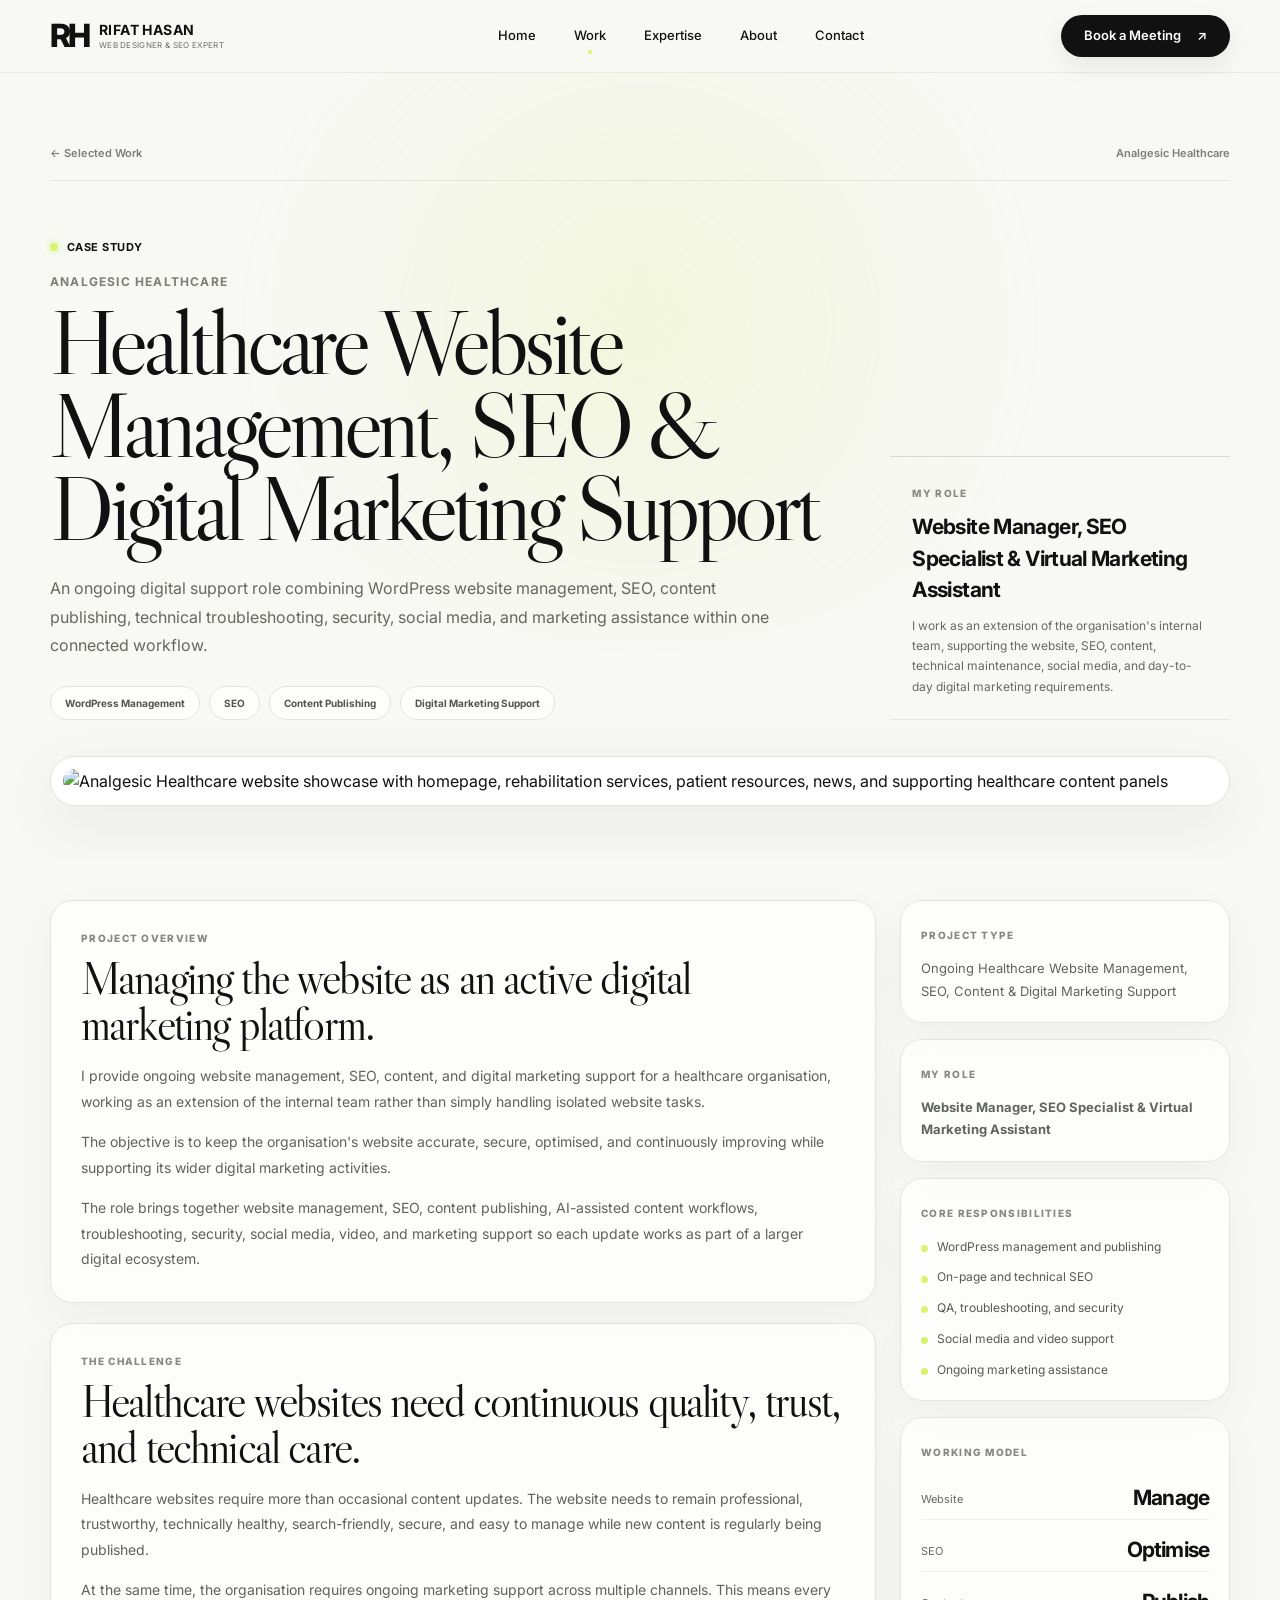
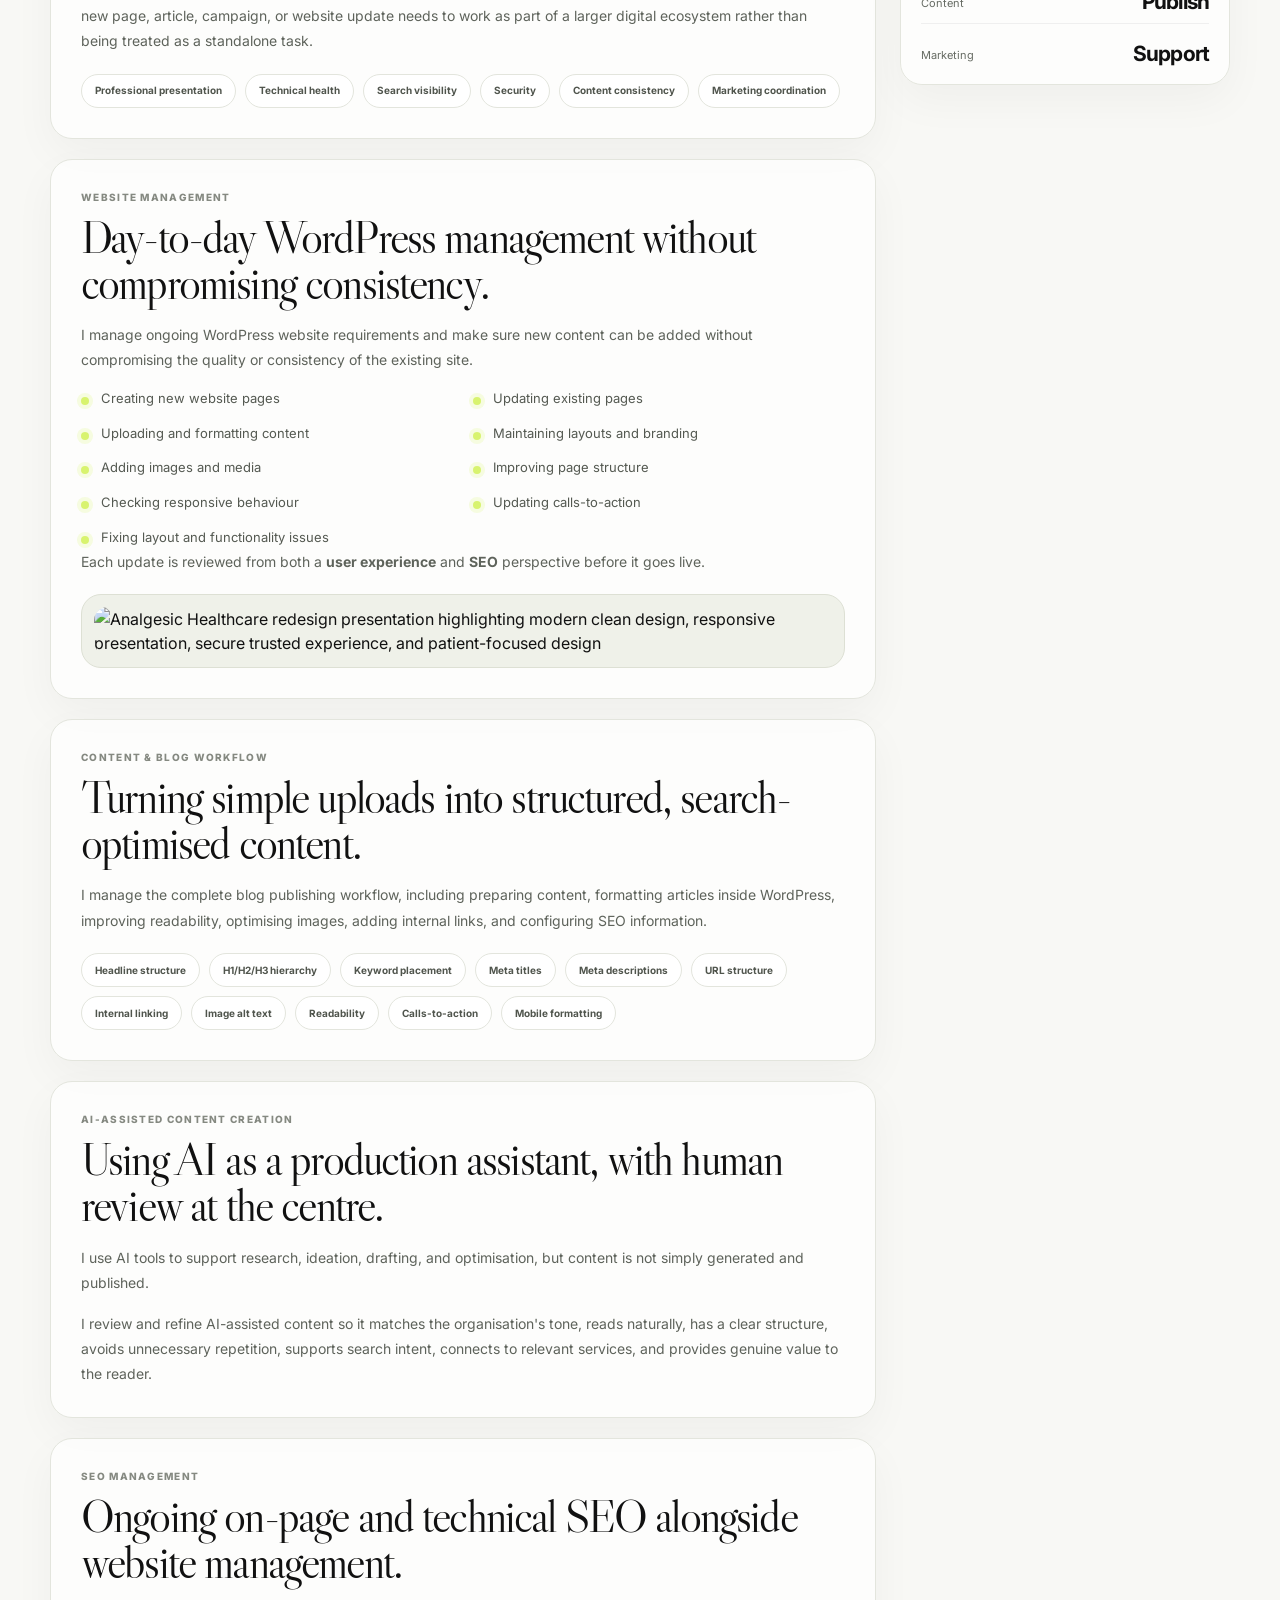
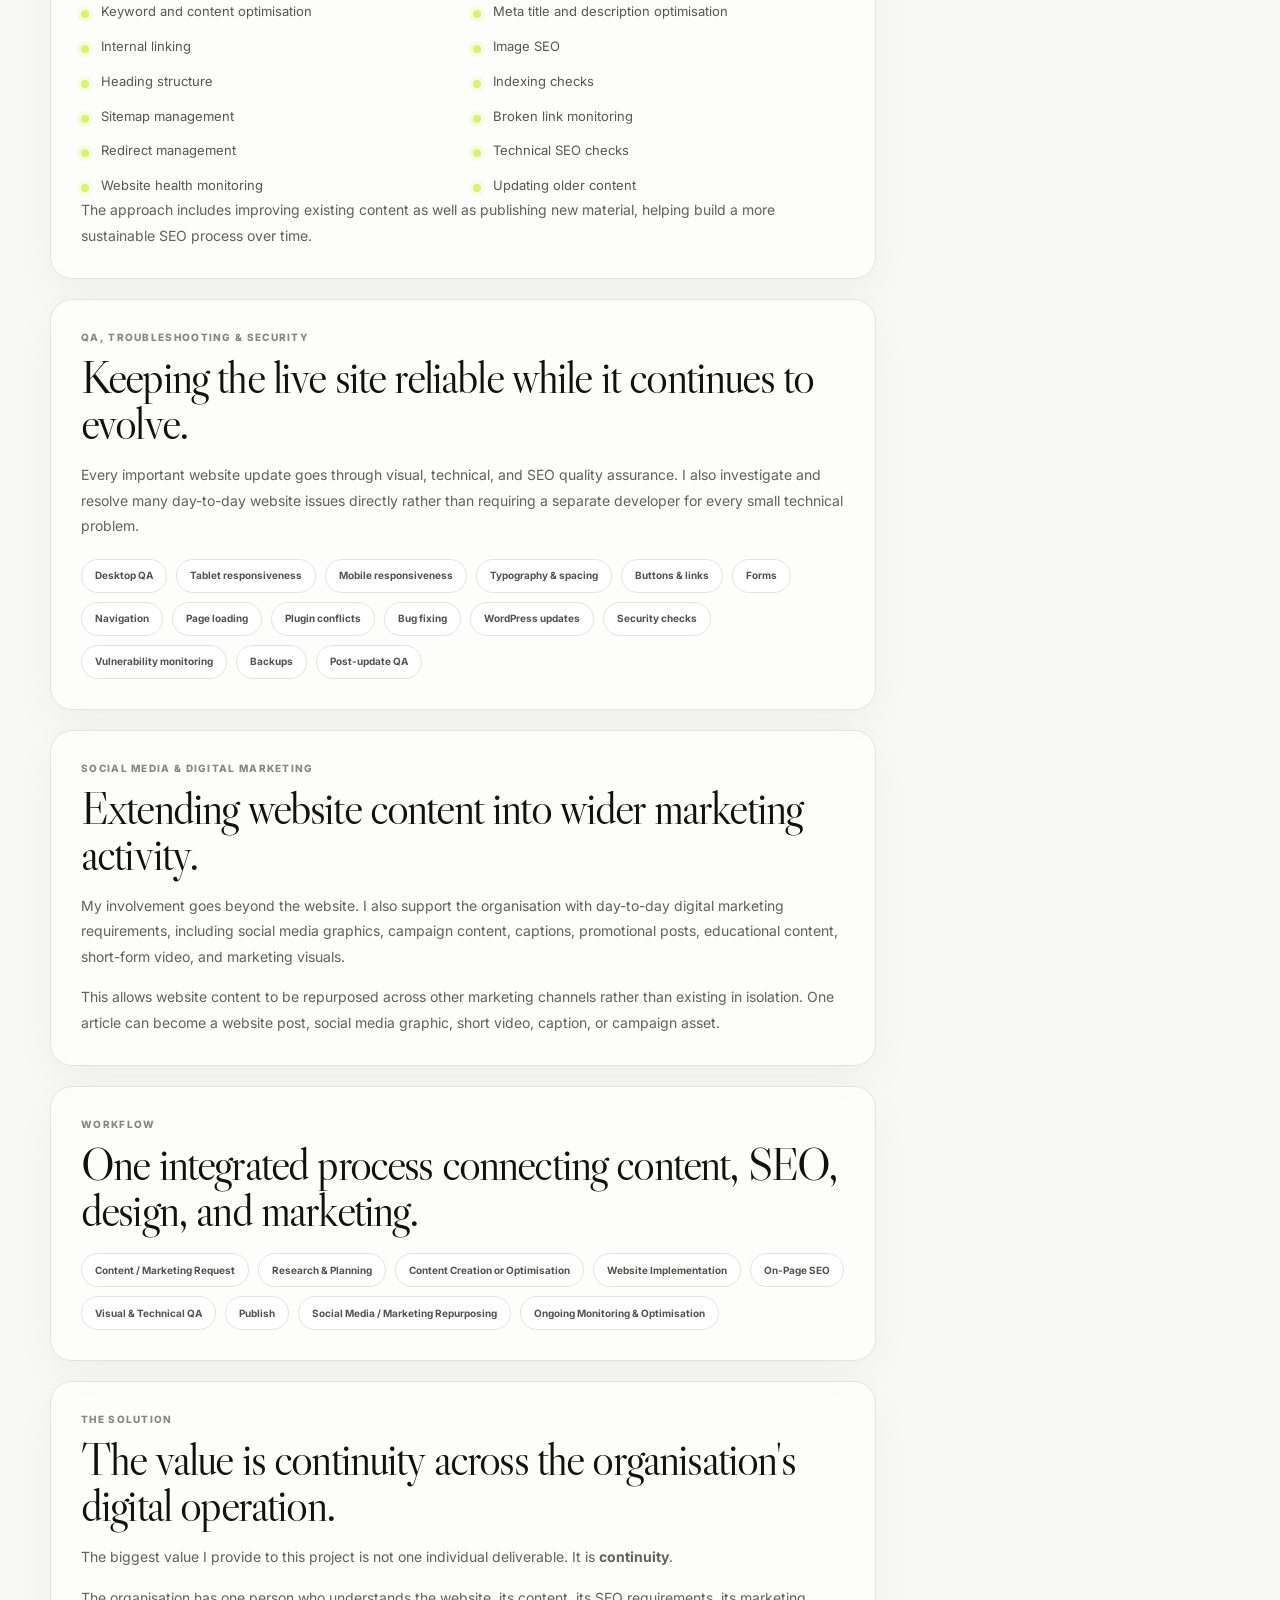
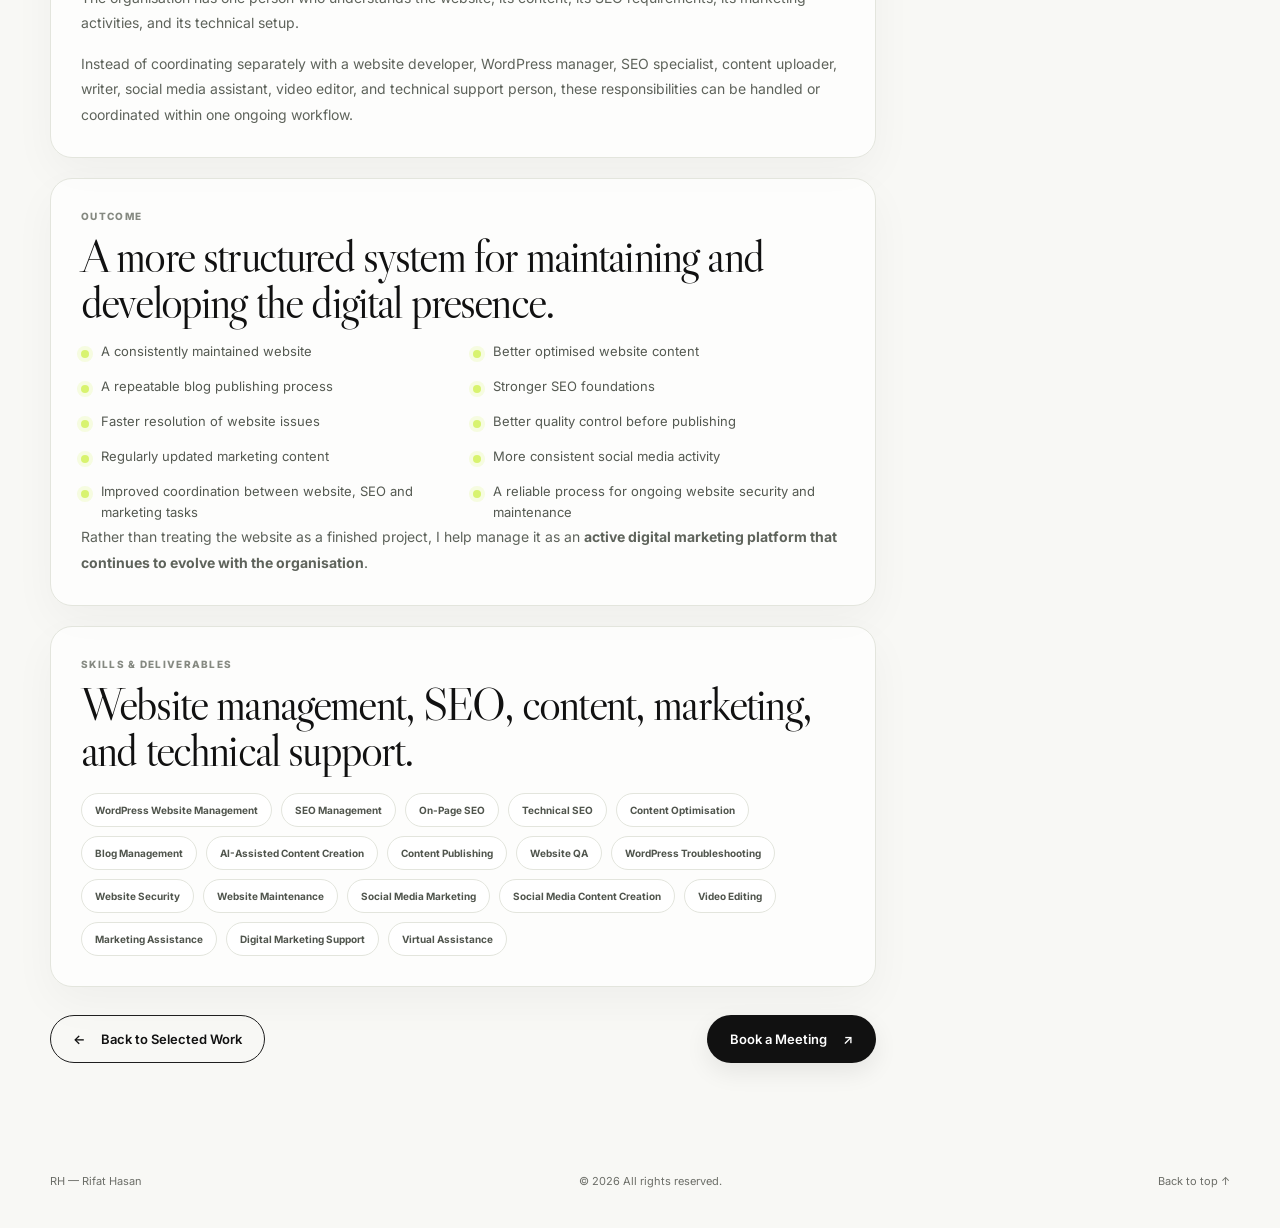
==== analgesic-healthcare-case-study.html @ 2d39ec0c "Add files via upload Initial portfolio website upload" ====
<!doctype html>
<html lang="en">
<head>
  <meta charset="utf-8" />
  <meta name="viewport" content="width=device-width, initial-scale=1" />
  <meta name="description" content="Analgesic Healthcare case study by Rifat Hasan — ongoing WordPress website management, SEO, content publishing, security, social media, and digital marketing support." />
  <title>Analgesic Healthcare Case Study — Rifat Hasan</title>
  <link rel="preconnect" href="https://fonts.googleapis.com">
  <link rel="preconnect" href="https://fonts.gstatic.com" crossorigin>
  <link href="https://fonts.googleapis.com/css2?family=Inter:wght@400;500;600;700;800&family=Libre+Caslon+Display&display=swap" rel="stylesheet">
  <link rel="stylesheet" href="style.css" />
</head>
<body class="case-page">
  <header class="site-header" id="top">
    <div class="container header-inner">
      <a class="brand" href="index.html" aria-label="Rifat Hasan home">
        <span class="brand-mark">RH</span>
        <span class="brand-copy"><strong>RIFAT HASAN</strong><small>WEB DESIGNER &amp; SEO EXPERT</small></span>
      </a>
      <nav class="desktop-nav" aria-label="Primary navigation">
        <a href="index.html">Home</a>
        <a class="active" href="index.html#work">Work</a>
        <a href="index.html#expertise">Expertise</a>
        <a href="index.html#about">About</a>
        <a href="index.html#contact">Contact</a>
      </nav>
      <a class="btn btn-dark header-cta" href="https://calendly.com/md-rifat-hasanbd/30min" target="_blank" rel="noopener noreferrer">Book a Meeting <span>↗</span></a>
      <button class="menu-toggle" aria-label="Open navigation" aria-expanded="false"><span></span><span></span></button>
    </div>
    <div class="mobile-menu" hidden>
      <a href="index.html">Home</a><a href="index.html#work">Work</a><a href="index.html#expertise">Expertise</a><a href="index.html#about">About</a><a href="index.html#contact">Contact</a>
    </div>
  </header>

  <main>
    <section class="case-hero section-pad">
      <div class="case-hero-glow" aria-hidden="true"></div>
      <div class="container">
        <div class="case-breadcrumb reveal"><a href="index.html#work">← Selected Work</a><span>Analgesic Healthcare</span></div>
        <div class="case-hero-grid">
          <div class="case-hero-copy reveal">
            <div class="section-kicker"><span class="status-dot"></span>CASE STUDY</div>
            <p class="case-study-project">Analgesic Healthcare</p>
            <h1>Healthcare Website Management, SEO &amp; Digital Marketing Support</h1>
            <p class="case-hero-intro">An ongoing digital support role combining WordPress website management, SEO, content publishing, technical troubleshooting, security, social media, and marketing assistance within one connected workflow.</p>
            <div class="case-hero-tags" aria-label="Project focus">
              <span>WordPress Management</span>
              <span>SEO</span>
              <span>Content Publishing</span>
              <span>Digital Marketing Support</span>
            </div>
          </div>
          <div class="case-hero-role reveal delay-1">
            <small>MY ROLE</small>
            <strong>Website Manager, SEO Specialist &amp; Virtual Marketing Assistant</strong>
            <p>I work as an extension of the organisation's internal team, supporting the website, SEO, content, technical maintenance, social media, and day-to-day digital marketing requirements.</p>
          </div>
        </div>
        <div class="case-hero-media reveal delay-2">
          <img src="assets/analgesic-healthcare-showcase.webp" alt="Analgesic Healthcare website showcase with homepage, rehabilitation services, patient resources, news, and supporting healthcare content panels">
        </div>
      </div>
    </section>

    <section class="case-content section-pad-sm">
      <div class="container case-study-layout">
        <div class="case-main">
          <article class="case-panel reveal">
            <div class="case-section-head">
              <small>PROJECT OVERVIEW</small>
              <h2>Managing the website as an active digital marketing platform.</h2>
            </div>
            <p>I provide ongoing website management, SEO, content, and digital marketing support for a healthcare organisation, working as an extension of the internal team rather than simply handling isolated website tasks.</p>
            <p>The objective is to keep the organisation's website accurate, secure, optimised, and continuously improving while supporting its wider digital marketing activities.</p>
            <p>The role brings together website management, SEO, content publishing, AI-assisted content workflows, troubleshooting, security, social media, video, and marketing support so each update works as part of a larger digital ecosystem.</p>
          </article>

          <article class="case-panel reveal delay-1">
            <div class="case-section-head">
              <small>THE CHALLENGE</small>
              <h2>Healthcare websites need continuous quality, trust, and technical care.</h2>
            </div>
            <p>Healthcare websites require more than occasional content updates. The website needs to remain professional, trustworthy, technically healthy, search-friendly, secure, and easy to manage while new content is regularly being published.</p>
            <p>At the same time, the organisation requires ongoing marketing support across multiple channels. This means every new page, article, campaign, or website update needs to work as part of a larger digital ecosystem rather than being treated as a standalone task.</p>
            <div class="case-chip-row" aria-label="Core challenge areas">
              <span>Professional presentation</span>
              <span>Technical health</span>
              <span>Search visibility</span>
              <span>Security</span>
              <span>Content consistency</span>
              <span>Marketing coordination</span>
            </div>
          </article>

          <article class="case-panel reveal">
            <div class="case-section-head">
              <small>WEBSITE MANAGEMENT</small>
              <h2>Day-to-day WordPress management without compromising consistency.</h2>
            </div>
            <p>I manage ongoing WordPress website requirements and make sure new content can be added without compromising the quality or consistency of the existing site.</p>
            <ul class="case-list">
              <li>Creating new website pages</li>
              <li>Updating existing pages</li>
              <li>Uploading and formatting content</li>
              <li>Maintaining layouts and branding</li>
              <li>Adding images and media</li>
              <li>Improving page structure</li>
              <li>Checking responsive behaviour</li>
              <li>Updating calls-to-action</li>
              <li>Fixing layout and functionality issues</li>
            </ul>
            <p class="case-note">Each update is reviewed from both a <strong>user experience</strong> and <strong>SEO</strong> perspective before it goes live.</p>
            <div class="case-media-frame">
              <img src="assets/analgesic-healthcare-redesign.webp" alt="Analgesic Healthcare redesign presentation highlighting modern clean design, responsive presentation, secure trusted experience, and patient-focused design">
            </div>
          </article>

          <article class="case-panel reveal delay-1">
            <div class="case-section-head">
              <small>CONTENT &amp; BLOG WORKFLOW</small>
              <h2>Turning simple uploads into structured, search-optimised content.</h2>
            </div>
            <p>I manage the complete blog publishing workflow, including preparing content, formatting articles inside WordPress, improving readability, optimising images, adding internal links, and configuring SEO information.</p>
            <div class="case-chip-row" aria-label="Blog optimisation tasks">
              <span>Headline structure</span>
              <span>H1/H2/H3 hierarchy</span>
              <span>Keyword placement</span>
              <span>Meta titles</span>
              <span>Meta descriptions</span>
              <span>URL structure</span>
              <span>Internal linking</span>
              <span>Image alt text</span>
              <span>Readability</span>
              <span>Calls-to-action</span>
              <span>Mobile formatting</span>
            </div>
          </article>

          <article class="case-panel reveal">
            <div class="case-section-head">
              <small>AI-ASSISTED CONTENT CREATION</small>
              <h2>Using AI as a production assistant, with human review at the centre.</h2>
            </div>
            <p>I use AI tools to support research, ideation, drafting, and optimisation, but content is not simply generated and published.</p>
            <p>I review and refine AI-assisted content so it matches the organisation's tone, reads naturally, has a clear structure, avoids unnecessary repetition, supports search intent, connects to relevant services, and provides genuine value to the reader.</p>
          </article>

          <article class="case-panel reveal delay-1">
            <div class="case-section-head">
              <small>SEO MANAGEMENT</small>
              <h2>Ongoing on-page and technical SEO alongside website management.</h2>
            </div>
            <ul class="case-list">
              <li>Keyword and content optimisation</li>
              <li>Meta title and description optimisation</li>
              <li>Internal linking</li>
              <li>Image SEO</li>
              <li>Heading structure</li>
              <li>Indexing checks</li>
              <li>Sitemap management</li>
              <li>Broken link monitoring</li>
              <li>Redirect management</li>
              <li>Technical SEO checks</li>
              <li>Website health monitoring</li>
              <li>Updating older content</li>
            </ul>
            <p class="case-note">The approach includes improving existing content as well as publishing new material, helping build a more sustainable SEO process over time.</p>
          </article>

          <article class="case-panel reveal">
            <div class="case-section-head">
              <small>QA, TROUBLESHOOTING &amp; SECURITY</small>
              <h2>Keeping the live site reliable while it continues to evolve.</h2>
            </div>
            <p>Every important website update goes through visual, technical, and SEO quality assurance. I also investigate and resolve many day-to-day website issues directly rather than requiring a separate developer for every small technical problem.</p>
            <div class="case-chip-row" aria-label="QA and maintenance areas">
              <span>Desktop QA</span>
              <span>Tablet responsiveness</span>
              <span>Mobile responsiveness</span>
              <span>Typography &amp; spacing</span>
              <span>Buttons &amp; links</span>
              <span>Forms</span>
              <span>Navigation</span>
              <span>Page loading</span>
              <span>Plugin conflicts</span>
              <span>Bug fixing</span>
              <span>WordPress updates</span>
              <span>Security checks</span>
              <span>Vulnerability monitoring</span>
              <span>Backups</span>
              <span>Post-update QA</span>
            </div>
          </article>

          <article class="case-panel reveal delay-1">
            <div class="case-section-head">
              <small>SOCIAL MEDIA &amp; DIGITAL MARKETING</small>
              <h2>Extending website content into wider marketing activity.</h2>
            </div>
            <p>My involvement goes beyond the website. I also support the organisation with day-to-day digital marketing requirements, including social media graphics, campaign content, captions, promotional posts, educational content, short-form video, and marketing visuals.</p>
            <p>This allows website content to be repurposed across other marketing channels rather than existing in isolation. One article can become a website post, social media graphic, short video, caption, or campaign asset.</p>
          </article>

          <article class="case-panel reveal">
            <div class="case-section-head">
              <small>WORKFLOW</small>
              <h2>One integrated process connecting content, SEO, design, and marketing.</h2>
            </div>
            <div class="case-chip-row" aria-label="Ongoing workflow">
              <span>Content / Marketing Request</span>
              <span>Research &amp; Planning</span>
              <span>Content Creation or Optimisation</span>
              <span>Website Implementation</span>
              <span>On-Page SEO</span>
              <span>Visual &amp; Technical QA</span>
              <span>Publish</span>
              <span>Social Media / Marketing Repurposing</span>
              <span>Ongoing Monitoring &amp; Optimisation</span>
            </div>
          </article>

          <article class="case-panel reveal delay-1">
            <div class="case-section-head">
              <small>THE SOLUTION</small>
              <h2>The value is continuity across the organisation's digital operation.</h2>
            </div>
            <p>The biggest value I provide to this project is not one individual deliverable. It is <strong>continuity</strong>.</p>
            <p>The organisation has one person who understands the website, its content, its SEO requirements, its marketing activities, and its technical setup.</p>
            <p>Instead of coordinating separately with a website developer, WordPress manager, SEO specialist, content uploader, writer, social media assistant, video editor, and technical support person, these responsibilities can be handled or coordinated within one ongoing workflow.</p>
          </article>

          <article class="case-panel reveal">
            <div class="case-section-head">
              <small>OUTCOME</small>
              <h2>A more structured system for maintaining and developing the digital presence.</h2>
            </div>
            <ul class="case-list">
              <li>A consistently maintained website</li>
              <li>Better optimised website content</li>
              <li>A repeatable blog publishing process</li>
              <li>Stronger SEO foundations</li>
              <li>Faster resolution of website issues</li>
              <li>Better quality control before publishing</li>
              <li>Regularly updated marketing content</li>
              <li>More consistent social media activity</li>
              <li>Improved coordination between website, SEO and marketing tasks</li>
              <li>A reliable process for ongoing website security and maintenance</li>
            </ul>
            <p class="case-note">Rather than treating the website as a finished project, I help manage it as an <strong>active digital marketing platform that continues to evolve with the organisation</strong>.</p>
          </article>

          <article class="case-panel reveal delay-1">
            <div class="case-section-head">
              <small>SKILLS &amp; DELIVERABLES</small>
              <h2>Website management, SEO, content, marketing, and technical support.</h2>
            </div>
            <div class="case-chip-row" aria-label="Skills and deliverables">
              <span>WordPress Website Management</span>
              <span>SEO Management</span>
              <span>On-Page SEO</span>
              <span>Technical SEO</span>
              <span>Content Optimisation</span>
              <span>Blog Management</span>
              <span>AI-Assisted Content Creation</span>
              <span>Content Publishing</span>
              <span>Website QA</span>
              <span>WordPress Troubleshooting</span>
              <span>Website Security</span>
              <span>Website Maintenance</span>
              <span>Social Media Marketing</span>
              <span>Social Media Content Creation</span>
              <span>Video Editing</span>
              <span>Marketing Assistance</span>
              <span>Digital Marketing Support</span>
              <span>Virtual Assistance</span>
            </div>
          </article>

          <div class="case-end-nav reveal">
            <a class="btn btn-light" href="index.html#work"><span>←</span> Back to Selected Work</a>
            <a class="btn btn-dark" href="https://calendly.com/md-rifat-hasanbd/30min" target="_blank" rel="noopener noreferrer">Book a Meeting <span>↗</span></a>
          </div>
        </div>

        <aside class="case-sidebar reveal delay-2">
          <article class="case-side-card">
            <small>PROJECT TYPE</small>
            <p>Ongoing Healthcare Website Management, SEO, Content &amp; Digital Marketing Support</p>
          </article>
          <article class="case-side-card">
            <small>MY ROLE</small>
            <p><strong>Website Manager, SEO Specialist &amp; Virtual Marketing Assistant</strong></p>
          </article>
          <article class="case-side-card">
            <small>CORE RESPONSIBILITIES</small>
            <ul class="case-side-list">
              <li>WordPress management and publishing</li>
              <li>On-page and technical SEO</li>
              <li>QA, troubleshooting, and security</li>
              <li>Social media and video support</li>
              <li>Ongoing marketing assistance</li>
            </ul>
          </article>
          <article class="case-side-card">
            <small>WORKING MODEL</small>
            <div class="case-side-stats">
              <div><span>Website</span><strong>Manage</strong></div>
              <div><span>SEO</span><strong>Optimise</strong></div>
              <div><span>Content</span><strong>Publish</strong></div>
              <div><span>Marketing</span><strong>Support</strong></div>
            </div>
          </article>
        </aside>
      </div>
    </section>
  </main>

  <footer class="site-footer">
    <div class="container footer-inner"><span>RH — Rifat Hasan</span><span>© <span id="year"></span> All rights reserved.</span><a href="#top">Back to top ↑</a></div>
  </footer>
  <script src="script.js"></script>
</body>
</html>
---- style.css ----
:root{
  --bg:#f8f8f5;
  --surface:#fff;
  --text:#111;
  --muted:#6d7169;
  --muted-light:#a2a59f;
  --line:#e3e5dd;
  --accent:#d8f36f;
  --accent-soft:#eef9c8;
  --shadow:0 18px 60px rgba(22,24,18,.07);
  --container:min(1180px,calc(100% - 40px));
}
*{box-sizing:border-box}
html{scroll-behavior:smooth}
body{margin:0;background:var(--bg);color:var(--text);font-family:Inter,system-ui,-apple-system,BlinkMacSystemFont,"Segoe UI",sans-serif;line-height:1.5;overflow-x:hidden}
img{display:block;max-width:100%}
a{color:inherit;text-decoration:none}
button{font:inherit;color:inherit}
.container{width:var(--container);margin-inline:auto}
.section-pad{padding:84px 0}
.section-pad-sm{padding:36px 0 48px}
.desktop-only{display:block}

.site-header{position:sticky;top:0;z-index:50;background:rgba(248,248,245,.86);backdrop-filter:blur(18px);border-bottom:1px solid rgba(227,229,221,.75)}
.header-inner{min-height:72px;display:flex;align-items:center;gap:24px}
.brand{display:flex;align-items:center;gap:10px;min-width:250px}
.brand-mark{font-size:32px;font-weight:800;letter-spacing:-.08em}
.brand-copy{display:flex;flex-direction:column;line-height:1.15}
.brand-copy strong{font-size:14px;letter-spacing:.03em}
.brand-copy small{font-size:8px;color:var(--muted);letter-spacing:.04em;margin-top:3px}
.desktop-nav{display:flex;align-items:center;justify-content:center;gap:38px;flex:1;font-size:13px;font-weight:500}
.desktop-nav a{position:relative;padding:26px 0}
.desktop-nav a::after{content:"";position:absolute;left:50%;bottom:18px;width:4px;height:4px;border-radius:50%;background:var(--accent);transform:translateX(-50%) scale(0);transition:.25s}
.desktop-nav a:hover::after,.desktop-nav a.active::after{transform:translateX(-50%) scale(1)}
.btn{display:inline-flex;align-items:center;justify-content:center;gap:16px;min-height:48px;padding:0 22px;border-radius:999px;border:1px solid transparent;font-size:13px;font-weight:600;transition:transform .25s ease,box-shadow .25s ease,background .25s ease}
.btn:hover{transform:translateY(-2px)}
.btn-dark{background:#111;color:#fff;box-shadow:0 9px 24px rgba(0,0,0,.08)}
.btn-light{background:transparent;border-color:#1f1f1f;color:#111}
.header-cta{min-height:42px;white-space:nowrap}
.menu-toggle{display:none;background:#111;border:0;width:44px;height:44px;border-radius:50%;align-items:center;justify-content:center;flex-direction:column;gap:5px}
.menu-toggle span{width:18px;height:1.5px;background:#fff}
.mobile-menu{position:absolute;left:16px;right:16px;top:74px;background:#fff;border:1px solid var(--line);border-radius:16px;padding:12px;box-shadow:var(--shadow)}
.mobile-menu a{display:block;padding:14px;border-bottom:1px solid var(--line)}
.mobile-menu a:last-child{border-bottom:0}

.status-dot{width:8px;height:8px;border-radius:50%;background:var(--accent);box-shadow:0 0 0 4px rgba(216,243,111,.18);display:inline-block;flex:0 0 auto}
.section-kicker{display:flex;align-items:center;gap:9px;font-size:11px;font-weight:700;letter-spacing:.04em}

.hero{position:relative;overflow:hidden;padding:86px 0 104px}
.hero-modern::after{content:"";position:absolute;left:0;right:0;bottom:76px;height:1px;background:linear-gradient(90deg,transparent,rgba(17,17,17,.08) 12%,rgba(17,17,17,.08) 88%,transparent)}
.hero-glow{position:absolute;left:50%;top:44%;width:880px;height:650px;border-radius:50%;background:radial-gradient(circle,rgba(216,243,111,.22),rgba(216,243,111,.075) 44%,transparent 70%);filter:blur(16px);pointer-events:none;transform:translate(-50%,-50%)}
.hero-grid-lines{position:absolute;inset:0;background-image:linear-gradient(rgba(17,17,17,.025) 1px,transparent 1px),linear-gradient(90deg,rgba(17,17,17,.025) 1px,transparent 1px);background-size:82px 82px;mask-image:linear-gradient(to bottom,transparent 0%,black 22%,black 78%,transparent 100%);pointer-events:none}
.hero-grid{position:relative}
.hero-frame{position:relative;max-width:1080px;margin:0 auto;padding:0 18px;background:transparent;border:0;border-radius:0;box-shadow:none;backdrop-filter:none}
.hero-copy{max-width:850px;margin:0 auto;text-align:center;display:flex;flex-direction:column;align-items:center;padding:34px 0 58px}
.hero-eyebrow{margin-bottom:20px;font-size:11px;font-weight:700;letter-spacing:.14em;text-transform:uppercase;color:#7e827a}
.hero h1{position:relative;margin:0;font-size:clamp(88px,10.2vw,154px);letter-spacing:-.082em;line-height:.72;font-weight:800}
.hero h1 span{display:block;position:relative;z-index:1}
.hero h1 span:last-child::after{content:"";position:absolute;left:12%;right:8%;bottom:-9px;height:14px;border-radius:999px;background:var(--accent);z-index:-1;opacity:.74;transform:rotate(-1.3deg)}
.hero-role{font-family:"Libre Caslon Display",Georgia,serif;font-size:clamp(30px,3.15vw,48px);line-height:1.05;margin:38px 0 0;font-style:italic;letter-spacing:-.035em;max-width:800px}
.hero-role em{color:#9abc28;font-style:inherit}
.hero-intro{font-size:15px;line-height:1.75;color:#666a62;margin:22px 0 0;max-width:680px}
.hero-actions{display:flex;gap:12px;flex-wrap:wrap;justify-content:center;margin-top:30px}
.hero-actions .btn{min-height:50px;padding-inline:24px}
.proof-row{display:flex;gap:0;justify-content:center;margin:0;border-top:1px solid rgba(17,17,17,.07);border-bottom:1px solid rgba(17,17,17,.05)}
.proof-row--editorial{display:grid;grid-template-columns:repeat(3,1fr)}
.proof-card{display:flex;align-items:center;justify-content:center;gap:12px;padding:24px 18px;background:transparent;border:0;border-radius:0;min-width:0;transition:background .25s ease}
.proof-card:not(:last-child){border-right:1px solid rgba(17,17,17,.07)}
.proof-card:hover{background:rgba(238,249,200,.30);transform:none;box-shadow:none}
.proof-index{width:30px;height:30px;border:1px solid rgba(17,17,17,.1);border-radius:50%;display:grid;place-items:center;font-size:9px;font-weight:800;color:#6f736b;background:rgba(255,255,255,.65);flex:0 0 auto}
.proof-card div{display:flex;flex-direction:column;line-height:1.18;text-align:left}
.proof-card strong{font-size:12px;letter-spacing:-.01em}
.proof-card small{font-size:9px;color:var(--muted);margin-top:4px;text-transform:uppercase;letter-spacing:.05em}
.hero-side-note{position:absolute;top:50%;font-size:9px;font-weight:700;letter-spacing:.18em;color:#a1a49d;writing-mode:vertical-rl;text-transform:uppercase;transform:translateY(-50%)}
.hero-side-note--left{left:-26px;transform:translateY(-50%) rotate(180deg)}
.hero-side-note--right{right:-26px}

.work-showcase{padding-top:86px;padding-bottom:92px}
.work-head{margin-bottom:34px}
.work-head-row{display:flex;align-items:flex-end;justify-content:space-between;gap:32px;margin-top:14px}
.work-head h2{max-width:820px;margin:0;font-family:"Libre Caslon Display",Georgia,serif;font-size:clamp(44px,5vw,66px);line-height:.98;letter-spacing:-.045em;font-weight:400}
.work-nav{display:flex;align-items:center;gap:12px;flex-wrap:wrap;justify-content:flex-end}
.work-count{display:flex;align-items:flex-end;gap:5px;padding:10px 14px;border:1px solid var(--line);border-radius:999px;background:rgba(255,255,255,.72)}
.work-count strong{font-size:14px;line-height:1}.work-count small{font-size:11px;color:var(--muted);line-height:1.2}
.slider-controls{display:flex;gap:8px}
.slider-btn{width:42px;height:42px;border-radius:50%;border:1px solid var(--line);background:#fff;cursor:pointer;transition:.25s}
.slider-btn:hover{background:#111;color:#fff;transform:translateY(-2px)}
.project-slider-wrap{overflow:hidden}
.project-slider{display:grid;grid-auto-flow:column;grid-auto-columns:minmax(410px,47%);gap:24px;overflow-x:auto;scroll-snap-type:x mandatory;scrollbar-width:none;padding:2px 1px 10px;cursor:grab;scroll-behavior:smooth}
.project-slider::-webkit-scrollbar{display:none}.project-slider.dragging{cursor:grabbing;scroll-snap-type:none;scroll-behavior:auto}
.project-card{scroll-snap-align:start;scroll-snap-stop:always;transition:transform .35s ease}
.project-card:hover{transform:translateY(-6px)}
.project-image{aspect-ratio:16/10.4;overflow:hidden;background:#eceee6;border-radius:24px;border:1px solid #dde0d4;box-shadow:0 16px 44px rgba(24,26,20,.07)}
.project-image img{width:100%;height:100%;object-fit:cover;transform:scale(1.01);transition:transform .6s ease}.project-card:hover .project-image img{transform:scale(1.05)}
.project-info{padding:15px 4px 0}
.project-title-row{display:flex;align-items:flex-start;justify-content:space-between;gap:14px}
.project-title-row h3{font-size:21px;line-height:1.08;margin:0 0 10px;letter-spacing:-.03em}
.project-tags{display:flex;flex-wrap:wrap;gap:7px}
.project-tags span{display:inline-flex;align-items:center;min-height:28px;padding:0 11px;background:rgba(255,255,255,.72);border:1px solid var(--line);border-radius:999px;font-size:10px;font-weight:600;color:#4d5049}
.project-link{width:42px;height:42px;border-radius:50%;border:1px solid var(--line);display:grid;place-items:center;background:#fff;flex:0 0 auto;transition:.25s}.project-link:hover{background:#111;color:#fff;transform:translate(2px,-2px)}
.synthetic{display:grid;place-items:center;background:linear-gradient(135deg,#dfe7b7 0%,#d2f257 45%,#10120d 100%)}
.mini-browser{width:76%;height:72%;border:1px solid rgba(255,255,255,.38);border-radius:14px;background:rgba(17,20,13,.84);backdrop-filter:blur(10px);padding:10px}.mini-bar{height:10px;border-radius:20px;background:#30352a;margin-bottom:15px}.mini-copy{height:44px;width:55%;border-radius:8px;background:linear-gradient(90deg,var(--accent),#c3ec5d);margin-bottom:12px}.mini-grid{height:46px;background:repeating-linear-gradient(90deg,#31382a 0 34px,#181b16 34px 48px);border-radius:8px}
.work-bottom{display:flex;align-items:center;justify-content:space-between;gap:16px;margin-top:22px}
.slider-progress{height:4px;background:#e4e6df;border-radius:99px;overflow:hidden;flex:1}.slider-progress span{display:block;height:100%;width:20%;background:#111;border-radius:99px;transition:width .25s ease,transform .25s ease}
.slider-dots{display:flex;align-items:center;gap:8px;flex:0 0 auto}.slider-dot{width:9px;height:9px;padding:0;border:0;border-radius:50%;background:#d7dacd;cursor:pointer;transition:background .25s ease,width .25s ease}.slider-dot.active{width:28px;border-radius:999px;background:#111}

.about-showcase{padding:96px 0 104px;border-top:1px solid rgba(17,17,17,.06)}
.about-intro{max-width:1060px}
.about-intro h2{display:flex;flex-direction:column;gap:4px;margin:18px 0 0;font-size:clamp(42px,5.15vw,70px);line-height:1.02;letter-spacing:-.05em;font-weight:500;max-width:1040px}
.about-intro h2 span{display:block}.about-muted{color:var(--muted-light);font-weight:400}
.about-metrics{display:grid;grid-template-columns:repeat(4,minmax(0,1fr));gap:30px;margin-top:76px}
.metric-card{position:relative;min-width:0;padding-right:22px}
.metric-card:not(:last-child)::after{content:"";position:absolute;top:6px;right:-15px;bottom:2px;width:1px;background:rgba(17,17,17,.07)}
.metric-number{display:flex;align-items:flex-end;min-height:104px}
.metric-value{display:block;font-size:clamp(68px,7.4vw,108px);line-height:.82;letter-spacing:-.075em;font-weight:500;white-space:nowrap}
.metric-card p{margin:22px 0 0;font-size:14px;line-height:1.4;color:#999c96;max-width:220px}

.expertise-heading{margin-bottom:18px}
.expertise-grid{display:grid;grid-template-columns:repeat(2,minmax(0,1fr));border:1px solid var(--line);border-radius:20px;overflow:hidden;background:rgba(255,255,255,.28)}
.expertise-card{position:relative;min-height:280px;padding:30px 32px 28px;display:flex;flex-direction:column;justify-content:space-between;background:rgba(255,255,255,.42);transition:background .35s ease,transform .35s ease}
.expertise-card:nth-child(odd){border-right:1px solid var(--line)}
.expertise-card:nth-child(-n+2){border-bottom:1px solid var(--line)}
.expertise-card:hover{background:linear-gradient(145deg,rgba(255,255,255,.72),rgba(238,249,200,.42))}
.expertise-icon{align-self:flex-end;width:72px;height:72px;display:grid;place-items:center;color:#26352e}
.expertise-icon svg{width:100%;height:100%;fill:none;stroke:currentColor;stroke-width:2;stroke-linecap:round;stroke-linejoin:round}
.expertise-icon .accent-fill{fill:var(--accent);stroke:currentColor}
.expertise-copy{max-width:430px}
.expertise-copy h3{margin:0 0 8px;font-size:clamp(22px,2vw,30px);line-height:1.05;letter-spacing:-.035em;font-weight:600}
.expertise-copy p{margin:0;max-width:42ch;font-size:14px;line-height:1.65;color:#64685f}

.process-modern{padding-top:74px;padding-bottom:84px}
.process-head{margin-bottom:30px}
.process-head-row{display:grid;grid-template-columns:minmax(0,1.45fr) minmax(280px,.55fr);gap:54px;align-items:end;margin-top:16px}
.process-head h2{margin:0;max-width:820px;font-family:"Libre Caslon Display",Georgia,serif;font-size:clamp(42px,5.35vw,72px);line-height:.98;letter-spacing:-.045em;font-weight:400}
.process-head-row>p{margin:0 0 4px;font-size:14px;line-height:1.72;color:#757972;max-width:420px}
.process-flow{position:relative;display:grid;grid-template-columns:repeat(5,minmax(0,1fr));border:1px solid var(--line);border-radius:22px;overflow:hidden;background:rgba(255,255,255,.25)}
.process-flow::before{content:"";position:absolute;left:7%;right:7%;top:67px;height:1px;background:linear-gradient(90deg,transparent,rgba(17,17,17,.16) 8%,rgba(17,17,17,.16) 92%,transparent);pointer-events:none}
.process-card{position:relative;min-height:330px;padding:26px 22px 24px;display:flex;flex-direction:column;justify-content:space-between;background:rgba(255,255,255,.32);transition:background .3s ease,transform .3s ease}
.process-card:not(:last-child){border-right:1px solid var(--line)}
.process-card:hover{background:linear-gradient(160deg,rgba(255,255,255,.82),rgba(238,249,200,.38));transform:translateY(-3px)}
.process-card-top{position:relative;z-index:2;display:flex;align-items:center;justify-content:space-between;gap:10px}
.process-number{width:42px;height:42px;display:grid;place-items:center;border:1px solid rgba(17,17,17,.12);border-radius:50%;background:var(--bg);font-size:12px;font-weight:700;letter-spacing:.04em;box-shadow:0 0 0 7px var(--bg)}
.process-label{display:inline-flex;align-items:center;min-height:28px;padding:0 10px;border:1px solid rgba(17,17,17,.08);border-radius:999px;background:rgba(255,255,255,.7);font-size:10px;font-weight:700;text-transform:uppercase;letter-spacing:.07em;color:#73776f}
.process-card-copy{padding-top:70px}
.process-card-copy h3{margin:0 0 12px;font-size:20px;line-height:1.08;letter-spacing:-.03em;font-weight:600}
.process-card-copy p{margin:0;font-size:12.5px;line-height:1.68;color:#6b6f67}
.process-card::after{content:"→";position:absolute;right:-13px;top:55px;z-index:4;width:26px;height:26px;border-radius:50%;display:grid;place-items:center;background:#111;color:#fff;font-size:12px}
.process-card:last-child::after{content:"✓";right:18px;background:var(--accent);color:#111}

.section-kicker--center{justify-content:center}
.testimonial-header{display:flex;flex-direction:column;align-items:center;text-align:center;gap:14px;margin-bottom:28px}
.testimonial-header h2{margin:0;font-family:"Libre Caslon Display",Georgia,serif;font-size:clamp(40px,5.4vw,72px);font-weight:400;line-height:1;letter-spacing:-.045em}
.testimonial-grid{display:grid;grid-template-columns:repeat(3,1fr);gap:18px;margin-top:18px}
.testimonial-grid--modern{gap:22px;margin-top:0}
.quote-card{background:#fff;border:1px solid var(--line);border-radius:14px;padding:18px;min-height:175px}
.quote-card--modern{min-height:280px;padding:28px 28px 24px;border-radius:0;background:rgba(255,255,255,.42);display:flex;flex-direction:column;justify-content:space-between;box-shadow:none}
.quote-card--modern p{margin:0;font-size:14px;line-height:1.72;color:#4f534d;max-width:34ch}
.client{display:flex;align-items:center;gap:10px;margin-top:18px}
.client div{display:flex;flex-direction:column}
.client strong{font-size:18px;line-height:1.2;font-weight:600;letter-spacing:-.02em}
.client small{font-size:13px;color:var(--muted);margin-top:4px}
.client--textonly{margin-top:28px;padding-top:18px;border-top:1px solid rgba(17,17,17,.08)}

.cta-panel{display:flex;align-items:center;justify-content:space-between;gap:32px;padding:24px clamp(22px,5vw,70px);border:1px solid #dde6b6;border-radius:18px;background:linear-gradient(100deg,#f7f8ed 0%,#f2f8d8 45%,#dff782 100%);overflow:hidden;position:relative}.cta-panel::after{content:"";position:absolute;right:-80px;bottom:-120px;width:280px;height:280px;border:1px solid rgba(255,255,255,.55);border-radius:50%}.cta-panel small{font-size:10px;font-weight:700;letter-spacing:.04em}.cta-panel h2{font-size:clamp(28px,3.4vw,48px);letter-spacing:-.04em;margin:7px 0 0}.cta-panel p{font-family:"Libre Caslon Display",Georgia,serif;font-style:italic;font-size:clamp(24px,2.6vw,38px);margin:0;letter-spacing:-.03em}.cta-actions{display:flex;flex-direction:column;align-items:center;gap:8px;position:relative;z-index:2}.cta-actions small{font-size:9px;color:#5f634d}.cta-button-row{display:flex;align-items:center;justify-content:center;gap:10px;flex-wrap:wrap}.cta-button-row .btn{white-space:nowrap}
.site-footer{padding:28px 0 38px}.footer-inner{display:flex;justify-content:space-between;gap:16px;color:#6c6e68;font-size:11px}.footer-inner a:hover{color:#111}
.reveal{opacity:0;transform:translateY(24px);transition:opacity .7s ease,transform .7s cubic-bezier(.2,.75,.25,1)}.reveal.visible{opacity:1;transform:none}.delay-1{transition-delay:.08s}.delay-2{transition-delay:.16s}.delay-3{transition-delay:.24s}

@media(max-width:980px){
 .desktop-nav,.header-cta{display:none}.menu-toggle{display:flex;margin-left:auto}.brand{min-width:auto}
 .hero{padding:72px 0 86px}.hero-frame{max-width:900px;padding:0 14px}.hero-copy{padding:58px 0 48px}.hero h1{font-size:clamp(78px,12.2vw,116px)}.hero-side-note{display:none}.proof-row--editorial{grid-template-columns:repeat(3,minmax(0,1fr))}.proof-card{min-width:0;padding:20px 12px}
 .work-head-row{flex-direction:column;align-items:flex-start}.work-nav{width:100%;justify-content:space-between}.project-slider{grid-auto-columns:minmax(330px,68%)}
 .about-metrics{grid-template-columns:repeat(2,1fr);gap:48px 34px;margin-top:60px}.metric-card:nth-child(2)::after{display:none}
 .expertise-card{min-height:250px;padding:26px 24px}.expertise-icon{width:64px;height:64px}.process-head-row{grid-template-columns:1fr;gap:18px}.process-head-row>p{max-width:620px}.process-flow{grid-template-columns:repeat(2,minmax(0,1fr));overflow:visible;border-radius:18px}.process-flow::before{display:none}.process-card{min-height:280px;border-bottom:1px solid var(--line)}.process-card:nth-child(2n){border-right:0}.process-card:last-child{grid-column:1/-1;border-bottom:0;border-right:0;min-height:240px}.process-card:nth-child(4){border-bottom:0}.process-card::after{display:none}.process-card-copy{padding-top:48px}.testimonial-grid{grid-template-columns:1fr 1fr}.quote-card--modern:last-child{grid-column:1/-1}.cta-panel{align-items:flex-start}
}
@media(max-width:760px){.cta-button-row{width:100%;display:grid;grid-template-columns:1fr}.cta-button-row .btn{width:100%}}
@media(max-width:720px){
 :root{--container:min(100% - 28px,1180px)}.section-pad{padding:52px 0}.section-pad-sm{padding:26px 0 34px}.header-inner{min-height:66px}.brand-copy{display:none}.brand-mark{font-size:28px}
 .hero{padding:42px 0 56px}.hero-modern::after{bottom:30px}.hero-glow{width:520px;height:460px;top:42%}.hero-grid-lines{background-size:58px 58px}.hero-frame{padding:0 4px;border-radius:0}.hero-copy{padding:22px 4px 34px}.hero-eyebrow{font-size:9px;letter-spacing:.11em;margin-bottom:17px}.hero h1{font-size:clamp(68px,20vw,96px);line-height:.75}.hero h1 span:last-child::after{height:10px;bottom:-6px}.hero-role{font-size:clamp(27px,8.5vw,39px);margin-top:30px}.hero-intro{font-size:13px;line-height:1.7;max-width:360px;margin-top:18px}.desktop-only{display:none}.hero-actions{display:grid;grid-template-columns:1fr;width:100%;max-width:360px;margin-top:24px}.hero-actions .btn{padding:0 14px;font-size:11px}.proof-row--editorial{grid-template-columns:1fr}.proof-card{width:100%;justify-content:flex-start;padding:16px 10px}.proof-card:not(:last-child){border-right:0;border-bottom:1px solid rgba(17,17,17,.07)}
 .work-showcase{padding-top:64px;padding-bottom:66px}.work-head{margin-bottom:22px}.work-head h2{font-size:clamp(36px,11vw,52px)}.work-nav{align-items:center}.project-slider{grid-auto-columns:88%;gap:14px}.project-image{border-radius:18px}.project-title-row h3{font-size:19px}.work-bottom{flex-direction:column;align-items:flex-start}.slider-dots{order:-1}
 .about-showcase{padding:72px 0 76px}.about-intro h2{font-size:clamp(36px,10.5vw,52px);gap:8px}.about-metrics{grid-template-columns:repeat(2,minmax(0,1fr));gap:34px 18px;margin-top:54px}.metric-card{padding-right:10px}.metric-card::after{display:none!important}.metric-number{min-height:70px}.metric-value{font-size:clamp(50px,16vw,72px)}.metric-card p{margin-top:14px;font-size:12px}
 .expertise-grid{grid-template-columns:1fr;border-radius:16px}.expertise-card{min-height:220px;padding:22px 20px}.expertise-card:nth-child(odd){border-right:0}.expertise-card:nth-child(-n+3){border-bottom:1px solid var(--line)}.expertise-icon{width:58px;height:58px}.expertise-copy h3{font-size:22px}.expertise-copy p{font-size:13px}.process-modern{padding-top:58px;padding-bottom:64px}.process-head{margin-bottom:22px}.process-head h2{font-size:clamp(36px,10.8vw,52px)}.process-head-row>p{font-size:13px}.process-flow{display:block;border-radius:16px;overflow:hidden}.process-card{min-height:auto;padding:20px;border-right:0!important;border-bottom:1px solid var(--line)!important}.process-card:last-child{border-bottom:0!important}.process-card-copy{padding-top:42px}.process-card-copy h3{font-size:19px}.process-card-copy p{font-size:12.5px}.process-label{font-size:9px}.testimonial-header{align-items:flex-start;text-align:left}.section-kicker--center{justify-content:flex-start}.testimonial-header h2{font-size:clamp(34px,11vw,52px)}.testimonial-grid{grid-template-columns:1fr}.quote-card--modern{min-height:auto;padding:22px 20px}.quote-card--modern:last-child{grid-column:auto}.quote-card--modern p{font-size:13px}.client strong{font-size:16px}.client small{font-size:12px}.cta-panel{flex-direction:column;padding:24px}.cta-actions{align-items:flex-start}.cta-actions .btn{width:100%}.footer-inner{flex-direction:column;align-items:flex-start}
}
@media(prefers-reduced-motion:reduce){*{scroll-behavior:auto!important}.reveal{opacity:1;transform:none;transition:none}.project-card,.project-image img,.btn{transition:none!important}}


.case-study{padding-top:0;padding-bottom:72px}
.case-study-head{margin-bottom:28px}
.case-study-head-row{display:flex;align-items:end;justify-content:space-between;gap:24px;margin-top:12px}
.case-study-project{margin:0 0 8px;font-size:12px;font-weight:700;letter-spacing:.08em;text-transform:uppercase;color:#7a7f76}
.case-study-head h2{margin:0;max-width:860px;font-family:"Libre Caslon Display",Georgia,serif;font-size:clamp(40px,5vw,68px);line-height:.98;letter-spacing:-.045em;font-weight:400}
.case-study-layout{display:grid;grid-template-columns:minmax(0,1.7fr) 340px;gap:24px;align-items:start}
.case-main{display:grid;gap:20px}
.case-panel,.case-side-card,.case-mini-card{background:rgba(255,255,255,.7);border:1px solid var(--line);border-radius:24px;box-shadow:0 16px 50px rgba(22,24,18,.045)}
.case-panel{padding:26px}
.case-cover{padding:12px;overflow:hidden}
.case-cover img,.case-media-frame img{width:100%;height:auto;border-radius:18px}
.case-meta-grid{display:grid;grid-template-columns:repeat(3,minmax(0,1fr));gap:16px}
.case-mini-card{padding:20px 18px;display:flex;flex-direction:column;gap:10px}
.case-mini-card span,.case-section-head small,.case-side-card small{font-size:10px;font-weight:700;letter-spacing:.12em;text-transform:uppercase;color:#81857e}
.case-mini-card strong{font-size:15px;line-height:1.45;letter-spacing:-.02em}
.case-section-head{display:flex;flex-direction:column;gap:8px;margin-bottom:14px}
.case-section-head h3{margin:0;font-size:28px;line-height:1.08;letter-spacing:-.04em}
.case-panel p{margin:0 0 14px;color:#5f645c;font-size:14px;line-height:1.78}.case-panel p:last-child{margin-bottom:0}
.case-chip-row{display:flex;flex-wrap:wrap;gap:10px;margin-top:18px}
.case-chip-row span{display:inline-flex;align-items:center;min-height:34px;padding:0 14px;border-radius:999px;border:1px solid var(--line);background:#fff;font-size:11px;font-weight:700;color:#4f544c}
.case-list{list-style:none;padding:0;margin:0;display:grid;grid-template-columns:1fr 1fr;gap:12px 16px}
.case-list li{position:relative;padding-left:18px;font-size:14px;line-height:1.65;color:#50554d}
.case-list li::before{content:"";position:absolute;left:0;top:.72em;width:8px;height:8px;border-radius:50%;background:var(--accent);box-shadow:0 0 0 4px rgba(216,243,111,.22)}
.case-media-frame{margin-top:18px;padding:12px;border-radius:22px;background:#f0f2ea;border:1px solid #e0e3d8}
.case-score-grid{display:grid;grid-template-columns:repeat(3,minmax(0,1fr));gap:14px;margin:6px 0 18px}
.case-score-card{padding:18px;border-radius:18px;border:1px solid #d9ddd0;background:linear-gradient(180deg,rgba(255,255,255,.95),rgba(242,247,225,.92));text-align:center}
.case-score-card span{display:block;font-size:11px;font-weight:700;letter-spacing:.1em;text-transform:uppercase;color:#7a7f76;margin-bottom:10px}
.case-score-card strong{display:block;font-size:34px;line-height:1;letter-spacing:-.05em;margin-bottom:8px}
.case-score-card p{margin:0;font-size:12px;color:#666b63}
.case-metrics-grid{display:grid;grid-template-columns:1fr 1fr;gap:14px;margin-bottom:18px}
.case-metric-box{padding:18px;border:1px solid #dde0d4;border-radius:18px;background:rgba(255,255,255,.82)}
.case-metric-box h4{margin:0 0 12px;font-size:18px;letter-spacing:-.02em}
.case-metric-box ul{list-style:none;margin:0;padding:0;display:grid;gap:10px}
.case-metric-box li{display:flex;align-items:center;justify-content:space-between;gap:10px;padding-bottom:10px;border-bottom:1px solid rgba(17,17,17,.06);font-size:12px;color:#666b63}
.case-metric-box li:last-child{padding-bottom:0;border-bottom:0}
.case-metric-box li strong{font-size:14px;color:#111;letter-spacing:-.02em}
.case-note{margin-top:14px;font-size:13px;color:#565b54}
.case-sidebar{position:sticky;top:98px;display:grid;gap:16px}
.case-side-card{padding:20px}
.case-side-card p{margin:12px 0 0;font-size:13px;line-height:1.72;color:#5f645c}
.case-side-list{list-style:none;padding:0;margin:14px 0 0;display:grid;gap:12px}
.case-side-list li{position:relative;padding-left:16px;font-size:13px;line-height:1.62;color:#565b54}
.case-side-list li::before{content:"";position:absolute;left:0;top:.7em;width:7px;height:7px;border-radius:50%;background:var(--accent)}
.case-side-stats{display:grid;gap:10px;margin-top:14px}
.case-side-stats div{display:flex;align-items:end;justify-content:space-between;gap:12px;padding:12px 0;border-bottom:1px solid rgba(17,17,17,.06)}
.case-side-stats div:last-child{border-bottom:0;padding-bottom:0}
.case-side-stats span{font-size:12px;color:#666b63}
.case-side-stats strong{font-size:22px;line-height:1;letter-spacing:-.04em}
.case-feedback blockquote{margin:0;font-family:"Libre Caslon Display",Georgia,serif;font-size:28px;line-height:1.32;letter-spacing:-.025em}

@media(max-width:1100px){
  .case-study-layout{grid-template-columns:1fr}
  .case-sidebar{position:static;grid-template-columns:repeat(3,minmax(0,1fr));top:auto}
}
@media(max-width:980px){
  .case-meta-grid{grid-template-columns:1fr 1fr}
  .case-mini-card:last-child{grid-column:1/-1}
  .case-list{grid-template-columns:1fr}
}
@media(max-width:720px){
  .case-study{padding-bottom:56px}
  .case-study-head-row{flex-direction:column;align-items:flex-start}
  .case-study-head h2{font-size:clamp(36px,10.5vw,52px)}
  .case-panel{padding:20px;border-radius:18px}
  .case-cover{padding:10px}
  .case-cover img,.case-media-frame img{border-radius:14px}
  .case-meta-grid,.case-score-grid,.case-metrics-grid,.case-sidebar{grid-template-columns:1fr}
  .case-mini-card{border-radius:18px}
  .case-section-head h3{font-size:24px}
  .case-panel p,.case-list li{font-size:13px}
  .case-chip-row span{font-size:10px;min-height:32px;padding:0 12px}
  .case-score-card strong{font-size:30px}
  .case-feedback blockquote{font-size:22px}
}


/* Dedicated Case Study Page */
.case-page .site-header{background:rgba(248,248,245,.92)}
.case-hero{position:relative;padding-top:72px;padding-bottom:52px;overflow:hidden}
.case-hero-glow{position:absolute;left:50%;top:32%;width:900px;height:620px;border-radius:50%;background:radial-gradient(circle,rgba(216,243,111,.18),rgba(216,243,111,.05) 48%,transparent 72%);filter:blur(18px);transform:translate(-50%,-50%);pointer-events:none}
.case-breadcrumb{display:flex;align-items:center;justify-content:space-between;gap:20px;padding-bottom:18px;border-bottom:1px solid rgba(17,17,17,.08);font-size:11px;font-weight:600;color:#7b7f77}
.case-breadcrumb a:hover{color:#111}
.case-hero-grid{position:relative;display:grid;grid-template-columns:minmax(0,1.6fr) minmax(280px,.7fr);gap:64px;align-items:end;padding:58px 0 36px}
.case-hero-copy{max-width:850px}
.case-study-project{margin:18px 0 10px;font-size:12px;font-weight:700;letter-spacing:.1em;text-transform:uppercase;color:#7b7f77}
.case-hero h1{margin:0;font-family:"Libre Caslon Display",Georgia,serif;font-size:clamp(58px,7.2vw,104px);line-height:.9;letter-spacing:-.055em;font-weight:400;max-width:940px}
.case-hero-intro{max-width:740px;margin:24px 0 0;font-size:16px;line-height:1.8;color:#656961}
.case-hero-tags{display:flex;flex-wrap:wrap;gap:9px;margin-top:26px}
.case-hero-tags span{display:inline-flex;align-items:center;min-height:34px;padding:0 14px;border-radius:999px;border:1px solid var(--line);background:rgba(255,255,255,.74);font-size:10px;font-weight:700;color:#51564e}
.case-hero-role{padding:22px;border-top:1px solid rgba(17,17,17,.12);border-bottom:1px solid rgba(17,17,17,.08)}
.case-hero-role small{font-size:10px;font-weight:800;letter-spacing:.13em;color:#878b84}
.case-hero-role strong{display:block;margin-top:8px;font-size:21px;letter-spacing:-.03em}
.case-hero-role p{margin:10px 0 0;font-size:12px;line-height:1.7;color:#666b63}
.case-hero-media{position:relative;padding:12px;border:1px solid var(--line);border-radius:28px;background:#fff;box-shadow:var(--shadow)}
.case-hero-media img{width:100%;height:auto;border-radius:20px}
.case-content{padding-top:42px;padding-bottom:82px}
.case-study-layout{display:grid;grid-template-columns:minmax(0,1.75fr) 330px;gap:24px;align-items:start}
.case-main{display:grid;gap:20px}
.case-panel,.case-side-card{background:rgba(255,255,255,.72);border:1px solid var(--line);border-radius:22px;box-shadow:0 16px 44px rgba(22,24,18,.04)}
.case-panel{padding:30px}
.case-section-head{display:flex;flex-direction:column;gap:9px;margin-bottom:16px}
.case-section-head small,.case-side-card small{font-size:10px;font-weight:800;letter-spacing:.13em;text-transform:uppercase;color:#858981}
.case-section-head h2{margin:0;font-family:"Libre Caslon Display",Georgia,serif;font-size:clamp(30px,3.6vw,48px);line-height:1;letter-spacing:-.04em;font-weight:400}
.case-panel>p{margin:0 0 15px;font-size:14px;line-height:1.82;color:#5e635b}.case-panel>p:last-of-type{margin-bottom:0}
.case-chip-row{display:flex;flex-wrap:wrap;gap:9px;margin-top:20px}
.case-chip-row span{display:inline-flex;align-items:center;min-height:34px;padding:0 13px;border-radius:999px;border:1px solid var(--line);background:#fff;font-size:10px;font-weight:700;color:#50554d}
.case-list{list-style:none;padding:0;margin:0;display:grid;grid-template-columns:1fr 1fr;gap:13px 20px}
.case-list li{position:relative;padding-left:20px;font-size:13px;line-height:1.68;color:#545951}
.case-list li::before{content:"";position:absolute;left:0;top:.7em;width:8px;height:8px;border-radius:50%;background:var(--accent);box-shadow:0 0 0 4px rgba(216,243,111,.2)}
.case-media-frame{margin-top:20px;padding:12px;border-radius:20px;background:#eff1e9;border:1px solid #dde0d4}
.case-media-frame img{width:100%;height:auto;border-radius:14px}
.case-score-grid{display:grid;grid-template-columns:repeat(3,minmax(0,1fr));gap:14px;margin:6px 0 18px}
.case-score-card{padding:20px;border-radius:18px;border:1px solid #dbe0d1;background:linear-gradient(180deg,rgba(255,255,255,.96),rgba(239,248,205,.86));text-align:center}
.case-score-card span{display:block;font-size:10px;font-weight:800;letter-spacing:.1em;text-transform:uppercase;color:#777c73;margin-bottom:10px}
.case-score-card strong{display:block;font-size:34px;line-height:1;letter-spacing:-.055em}
.case-score-card p{margin:8px 0 0;font-size:11px;color:#666b63}
.case-metrics-grid{display:grid;grid-template-columns:1fr 1fr;gap:14px;margin-bottom:18px}
.case-metric-box{padding:18px;border:1px solid #dde0d4;border-radius:18px;background:rgba(255,255,255,.84)}
.case-metric-box h3{margin:0 0 12px;font-size:18px;letter-spacing:-.02em}
.case-metric-box ul{list-style:none;margin:0;padding:0;display:grid;gap:10px}
.case-metric-box li{display:flex;align-items:center;justify-content:space-between;gap:12px;padding-bottom:10px;border-bottom:1px solid rgba(17,17,17,.06);font-size:11px;color:#666b63}
.case-metric-box li:last-child{padding-bottom:0;border-bottom:0}
.case-metric-box li strong{font-size:13px;color:#111;white-space:nowrap}
.case-feedback blockquote{margin:0;font-family:"Libre Caslon Display",Georgia,serif;font-size:clamp(24px,3.2vw,40px);line-height:1.28;letter-spacing:-.025em}
.case-sidebar{position:sticky;top:96px;display:grid;gap:16px}
.case-side-card{padding:20px}
.case-side-card p{margin:12px 0 0;font-size:13px;line-height:1.72;color:#5f645c}
.case-side-list{list-style:none;margin:14px 0 0;padding:0;display:grid;gap:11px}
.case-side-list li{position:relative;padding-left:16px;font-size:12px;line-height:1.65;color:#565b54}
.case-side-list li::before{content:"";position:absolute;left:0;top:.68em;width:7px;height:7px;border-radius:50%;background:var(--accent)}
.case-side-stats{display:grid;gap:8px;margin-top:14px}
.case-side-stats div{display:flex;align-items:end;justify-content:space-between;gap:12px;padding:11px 0;border-bottom:1px solid rgba(17,17,17,.06)}
.case-side-stats div:last-child{border-bottom:0;padding-bottom:0}
.case-side-stats span{font-size:11px;color:#666b63}.case-side-stats strong{font-size:21px;line-height:1;letter-spacing:-.04em}
.case-end-nav{display:flex;align-items:center;justify-content:space-between;gap:12px;padding-top:8px}

@media(max-width:1050px){
  .case-hero-grid{grid-template-columns:1fr;gap:28px}
  .case-hero-role{max-width:620px}
  .case-study-layout{grid-template-columns:1fr}
  .case-sidebar{position:static;grid-template-columns:repeat(3,minmax(0,1fr))}
}
@media(max-width:760px){
  .case-hero{padding-top:42px;padding-bottom:36px}
  .case-breadcrumb{font-size:10px}
  .case-hero-grid{padding:38px 0 24px}
  .case-hero h1{font-size:clamp(48px,14vw,72px)}
  .case-hero-intro{font-size:14px;line-height:1.7}
  .case-hero-media{padding:9px;border-radius:20px}.case-hero-media img{border-radius:14px}
  .case-content{padding-top:26px;padding-bottom:58px}
  .case-panel{padding:21px;border-radius:18px}
  .case-list,.case-score-grid,.case-metrics-grid,.case-sidebar{grid-template-columns:1fr}
  .case-section-head h2{font-size:clamp(30px,9.5vw,42px)}
  .case-panel>p,.case-list li{font-size:13px}
  .case-score-card strong{font-size:30px}
  .case-metric-box li{align-items:flex-start;flex-direction:column;gap:3px}
  .case-end-nav{flex-direction:column;align-items:stretch}.case-end-nav .btn{width:100%}
}

/* Project case-study links: image, title and arrow all open the project page. */
.project-image-link{display:block;color:inherit;text-decoration:none;cursor:pointer}
.project-title-link{color:inherit;text-decoration:none;transition:opacity .2s ease}
.project-title-link:hover{opacity:.58}
.project-image-link:focus-visible,.project-title-link:focus-visible,.project-link:focus-visible{outline:2px solid #111;outline-offset:4px}
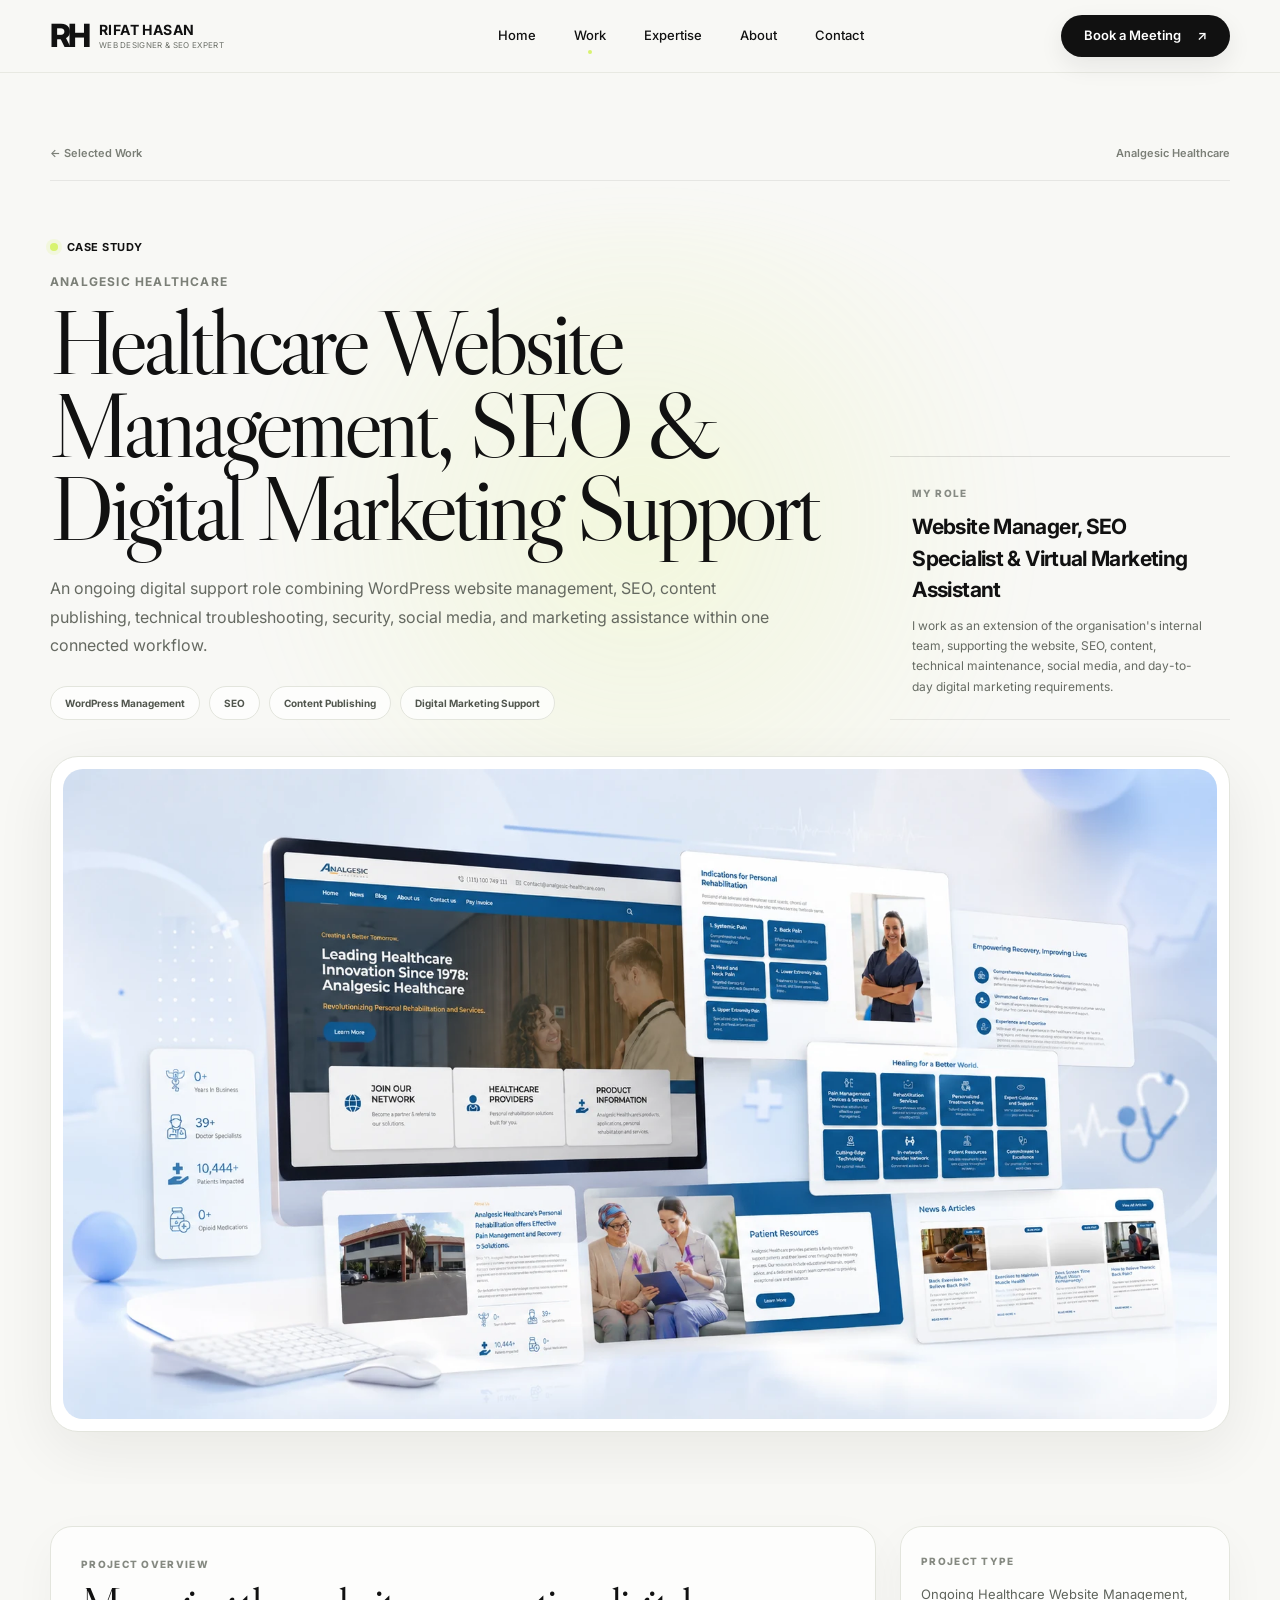
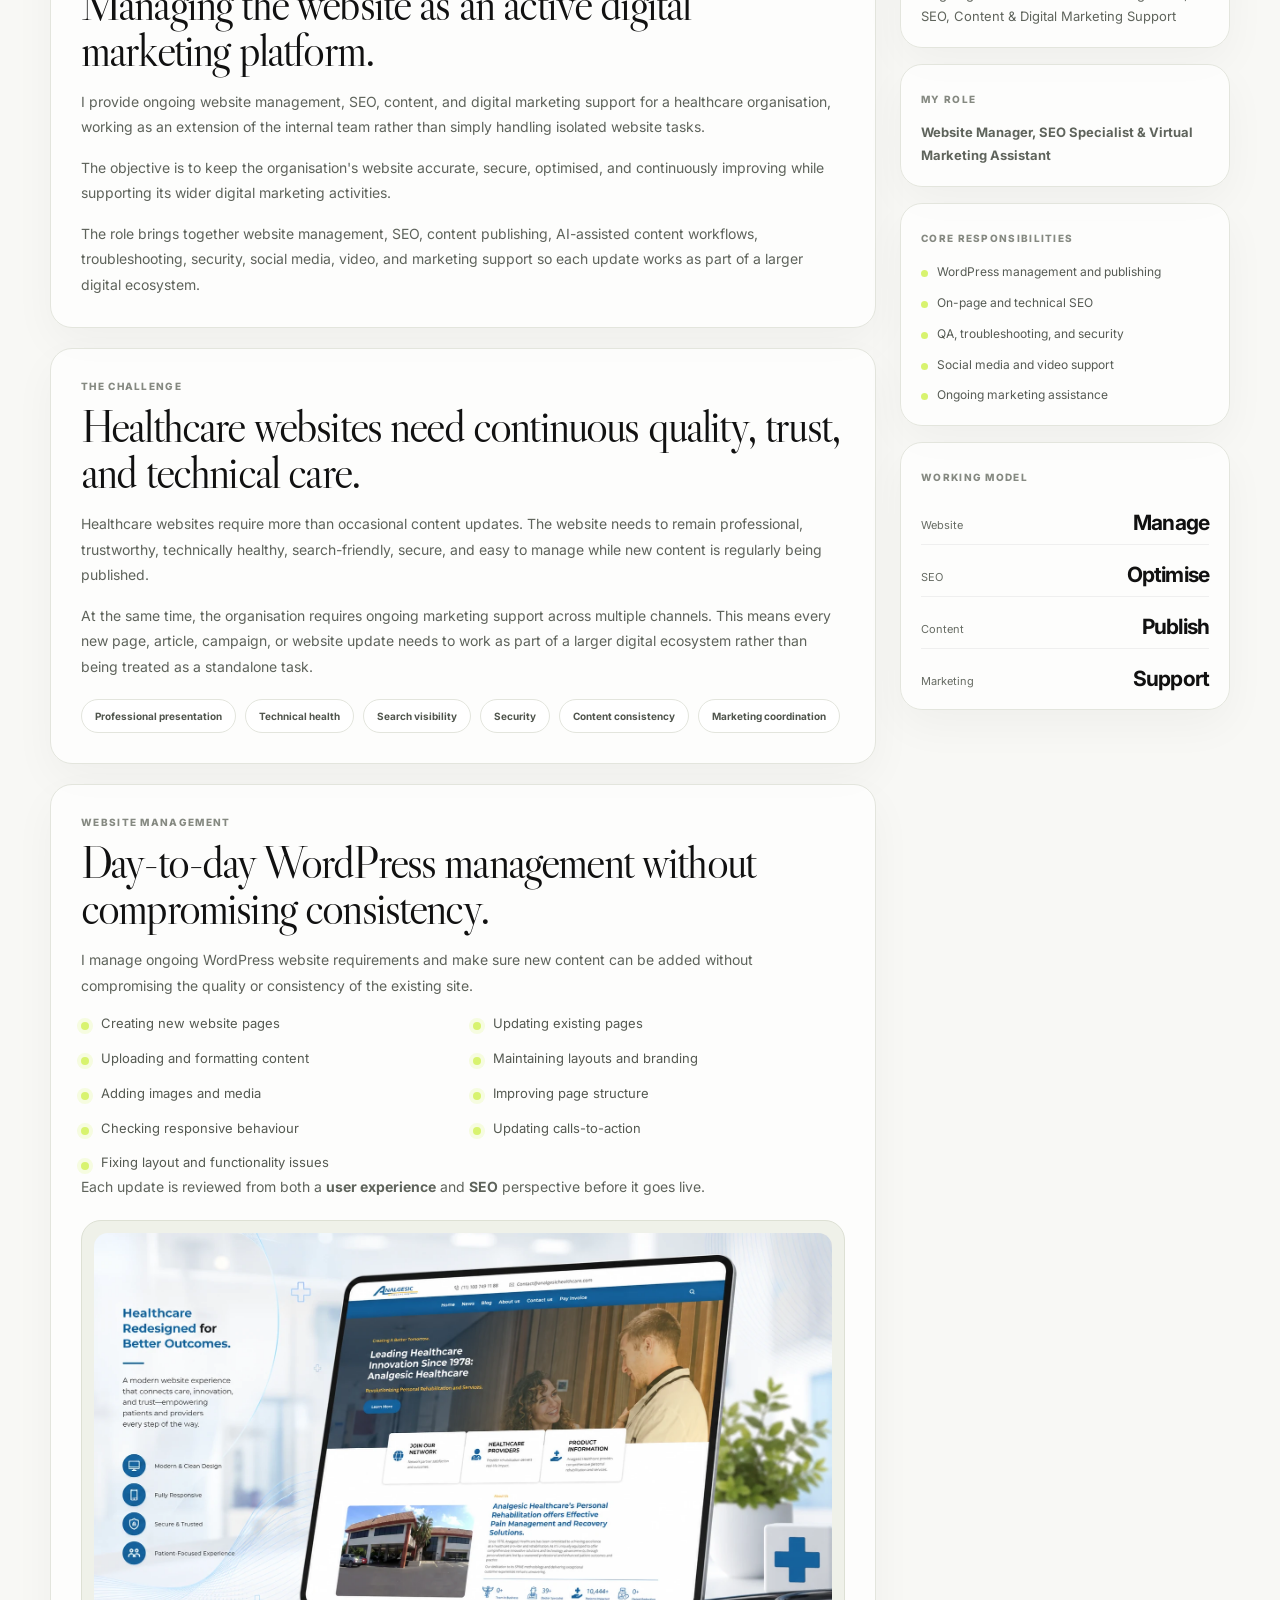
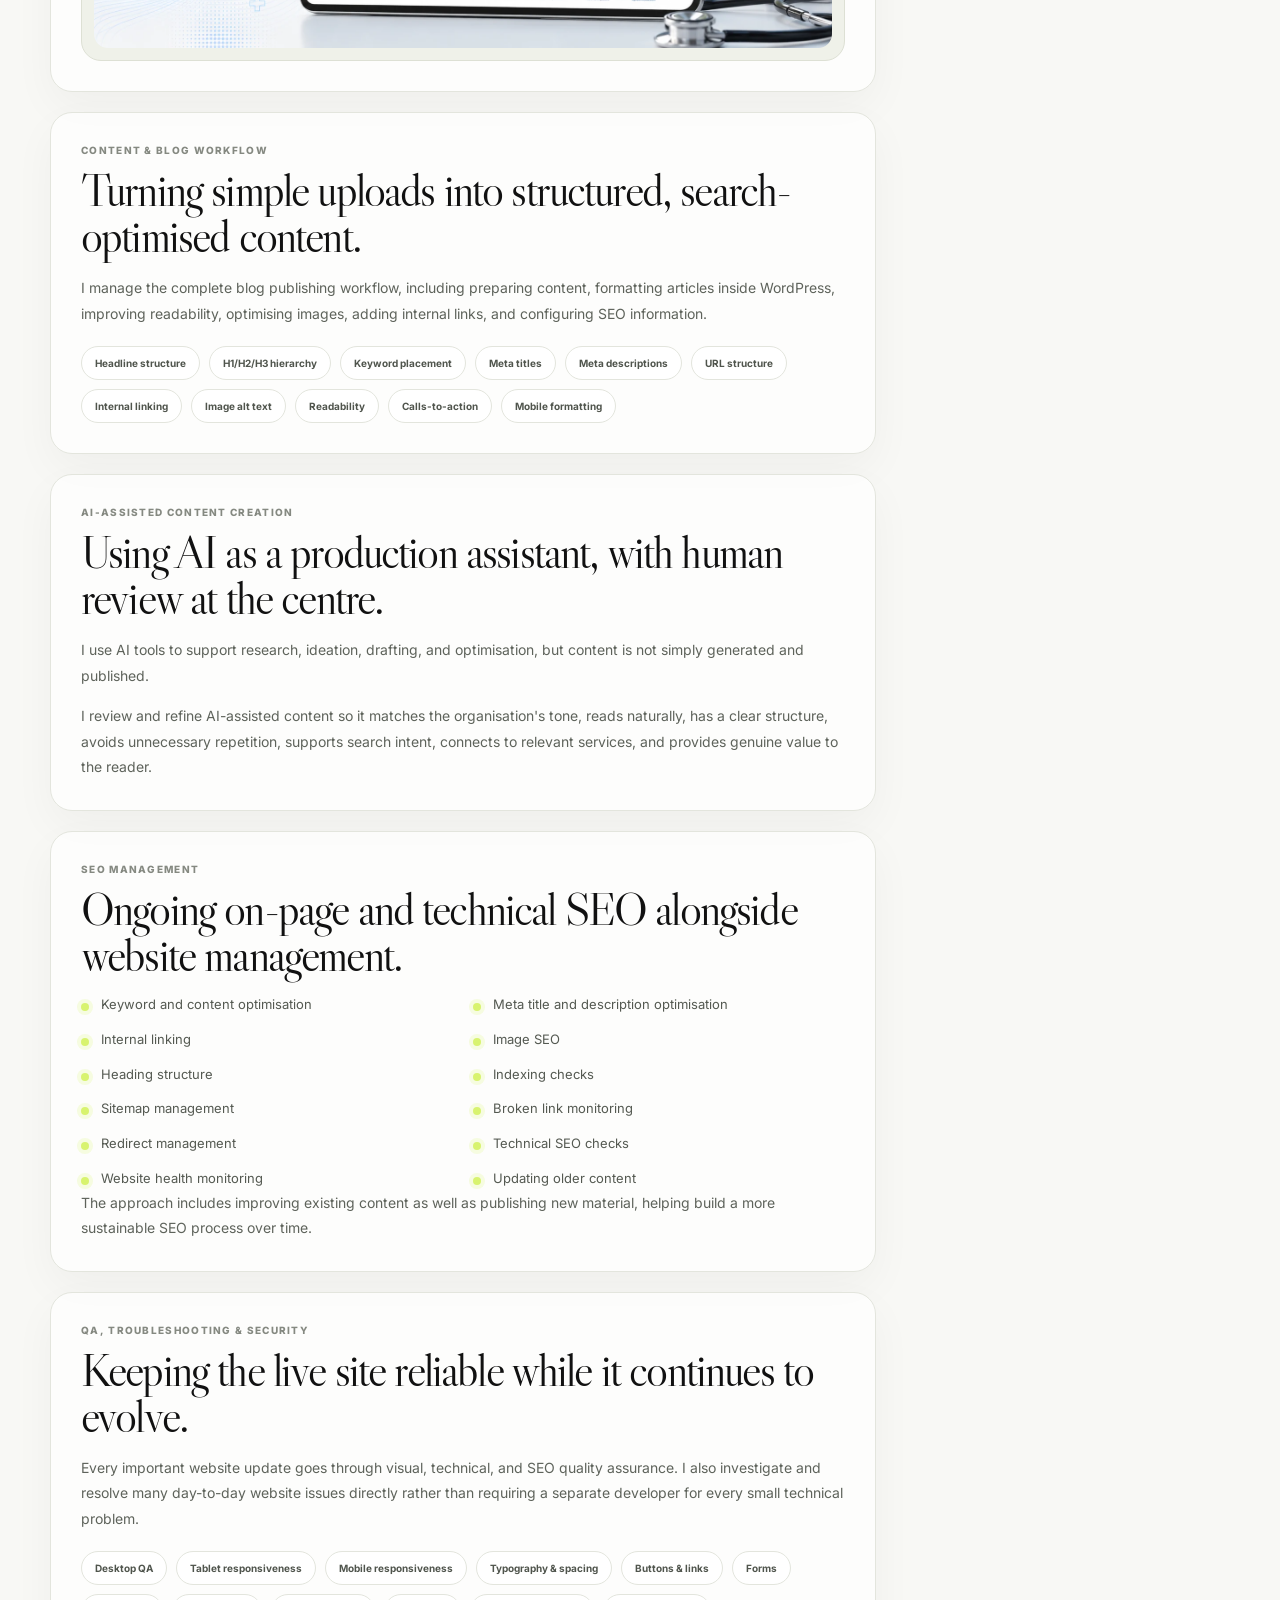
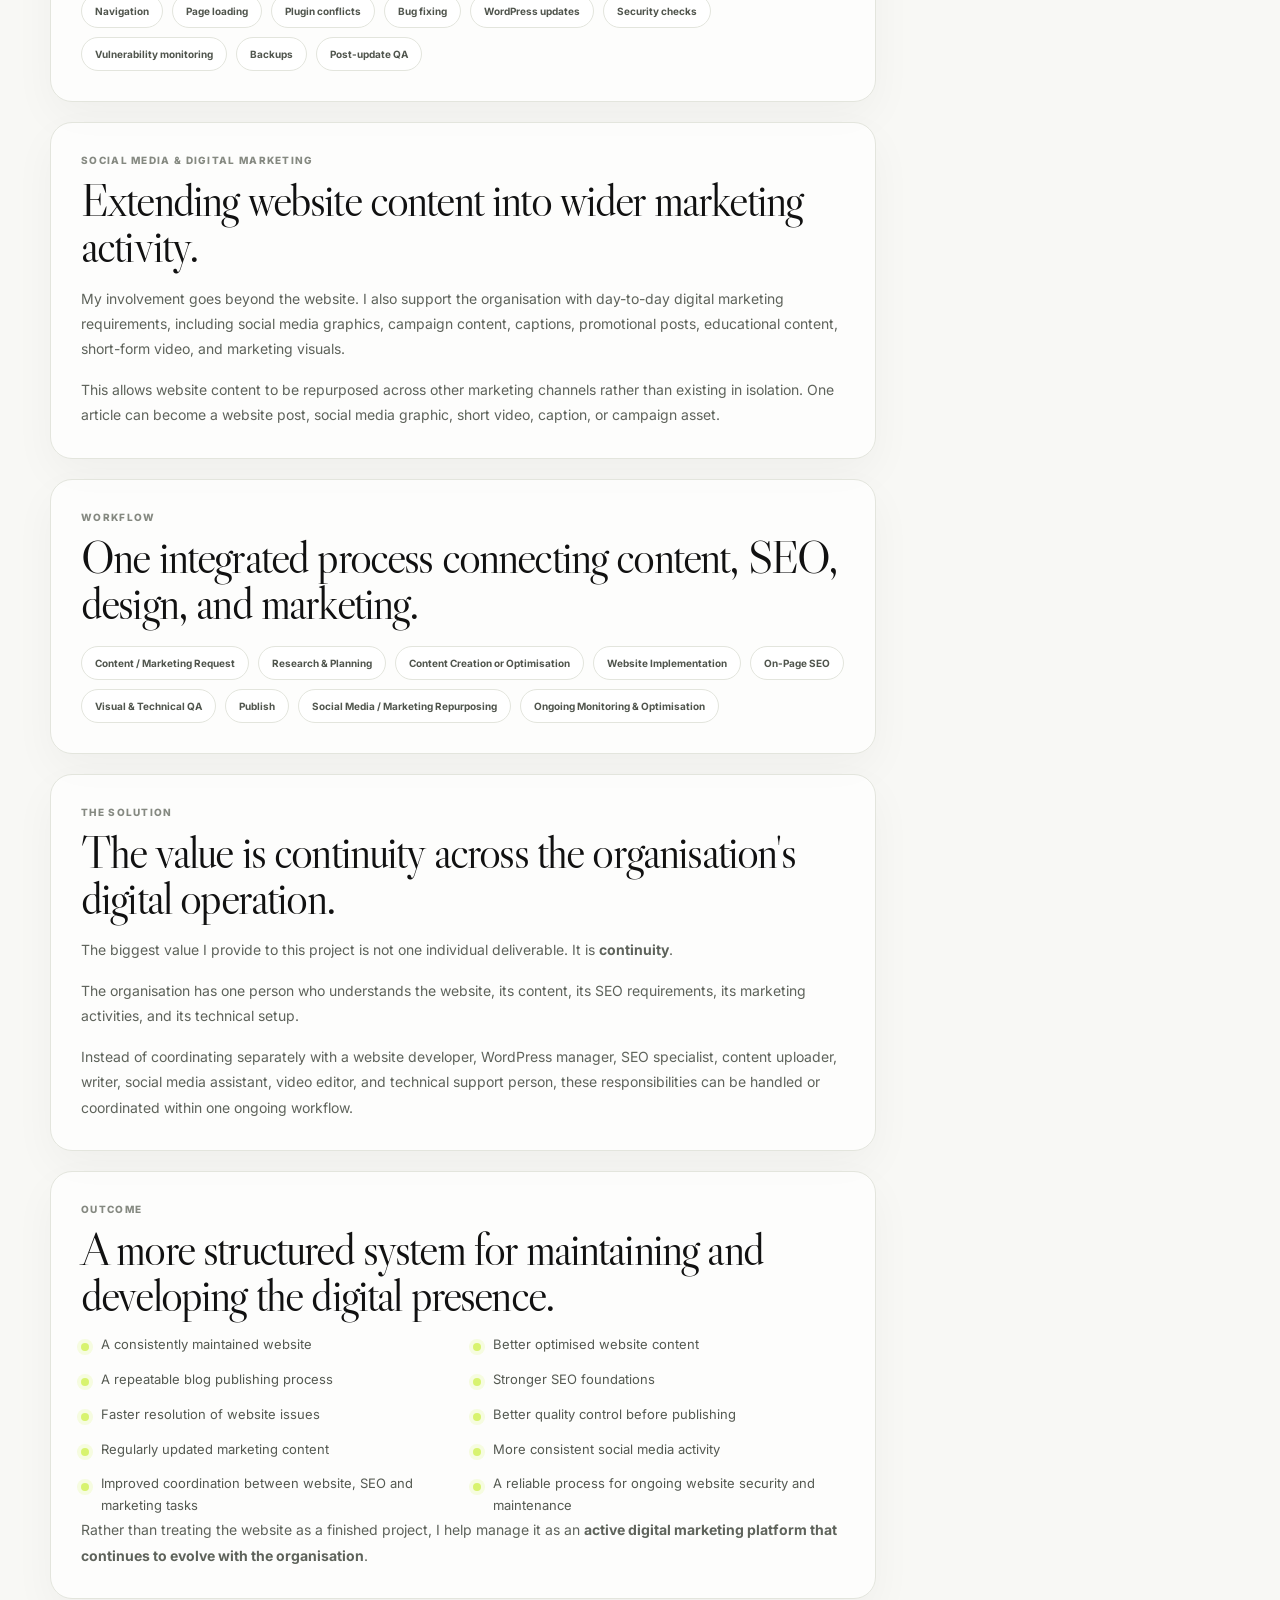
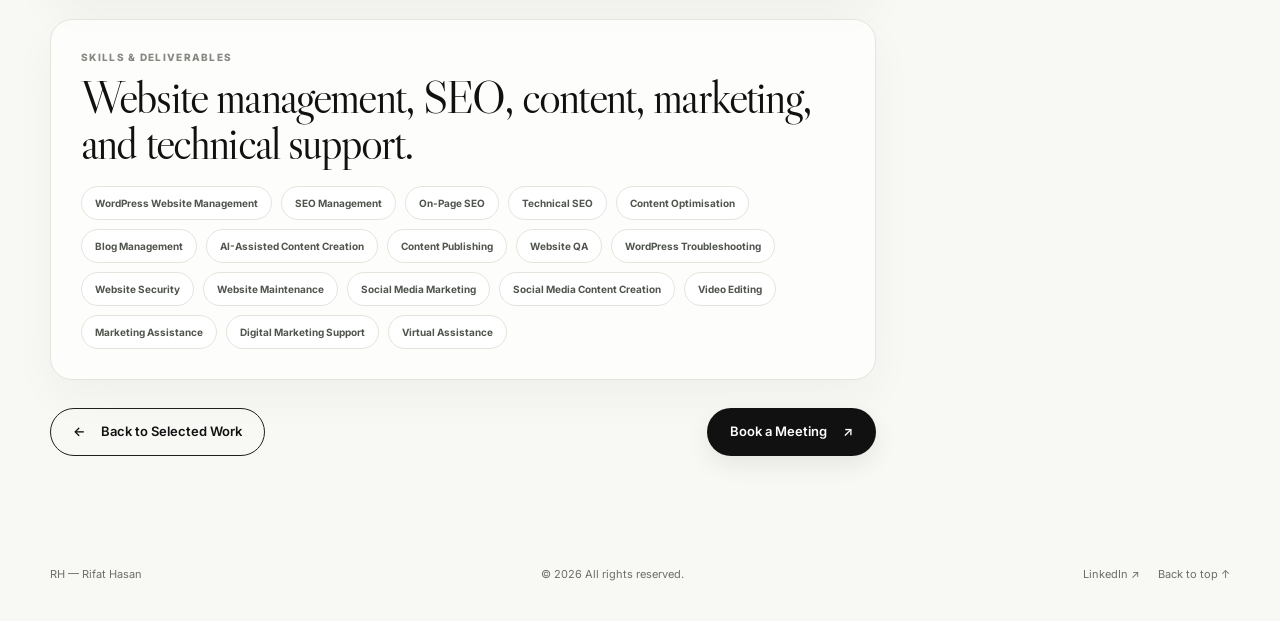
==== commit f2a8064a: "Add files via upload Back to top button fix" ====
--- a/analgesic-healthcare-case-study.html
+++ b/analgesic-healthcare-case-study.html
@@ -316,7 +316,7 @@
   </main>
 
   <footer class="site-footer">
-    <div class="container footer-inner"><span>RH — Rifat Hasan</span><span>© <span id="year"></span> All rights reserved.</span><a href="#top">Back to top ↑</a></div>
+    <div class="container footer-inner"><span>RH — Rifat Hasan</span><span>© <span id="year"></span> All rights reserved.</span><div class="footer-links"><a href="https://www.linkedin.com/in/md-rifat-hasan-wp/" target="_blank" rel="noopener noreferrer" aria-label="Rifat Hasan on LinkedIn">LinkedIn ↗</a><a href="#top" class="back-to-top" onclick="window.scrollTo({top:0,left:0,behavior:'smooth'}); return false;">Back to top ↑</a></div></div>
   </footer>
   <script src="script.js"></script>
 </body>
--- a/style.css
+++ b/style.css
@@ -162,7 +162,7 @@
 .client--textonly{margin-top:28px;padding-top:18px;border-top:1px solid rgba(17,17,17,.08)}
 
 .cta-panel{display:flex;align-items:center;justify-content:space-between;gap:32px;padding:24px clamp(22px,5vw,70px);border:1px solid #dde6b6;border-radius:18px;background:linear-gradient(100deg,#f7f8ed 0%,#f2f8d8 45%,#dff782 100%);overflow:hidden;position:relative}.cta-panel::after{content:"";position:absolute;right:-80px;bottom:-120px;width:280px;height:280px;border:1px solid rgba(255,255,255,.55);border-radius:50%}.cta-panel small{font-size:10px;font-weight:700;letter-spacing:.04em}.cta-panel h2{font-size:clamp(28px,3.4vw,48px);letter-spacing:-.04em;margin:7px 0 0}.cta-panel p{font-family:"Libre Caslon Display",Georgia,serif;font-style:italic;font-size:clamp(24px,2.6vw,38px);margin:0;letter-spacing:-.03em}.cta-actions{display:flex;flex-direction:column;align-items:center;gap:8px;position:relative;z-index:2}.cta-actions small{font-size:9px;color:#5f634d}.cta-button-row{display:flex;align-items:center;justify-content:center;gap:10px;flex-wrap:wrap}.cta-button-row .btn{white-space:nowrap}
-.site-footer{padding:28px 0 38px}.footer-inner{display:flex;justify-content:space-between;gap:16px;color:#6c6e68;font-size:11px}.footer-inner a:hover{color:#111}
+.site-footer{padding:28px 0 38px}.footer-inner{display:flex;justify-content:space-between;align-items:center;gap:16px;color:#6c6e68;font-size:11px}.footer-links{display:flex;align-items:center;gap:18px}.footer-inner a{transition:color .2s ease}.footer-inner a:hover,.footer-inner a:focus-visible{color:#111}.back-to-top{cursor:pointer}
 .reveal{opacity:0;transform:translateY(24px);transition:opacity .7s ease,transform .7s cubic-bezier(.2,.75,.25,1)}.reveal.visible{opacity:1;transform:none}.delay-1{transition-delay:.08s}.delay-2{transition-delay:.16s}.delay-3{transition-delay:.24s}
 
 @media(max-width:980px){
@@ -178,7 +178,7 @@
  .hero{padding:42px 0 56px}.hero-modern::after{bottom:30px}.hero-glow{width:520px;height:460px;top:42%}.hero-grid-lines{background-size:58px 58px}.hero-frame{padding:0 4px;border-radius:0}.hero-copy{padding:22px 4px 34px}.hero-eyebrow{font-size:9px;letter-spacing:.11em;margin-bottom:17px}.hero h1{font-size:clamp(68px,20vw,96px);line-height:.75}.hero h1 span:last-child::after{height:10px;bottom:-6px}.hero-role{font-size:clamp(27px,8.5vw,39px);margin-top:30px}.hero-intro{font-size:13px;line-height:1.7;max-width:360px;margin-top:18px}.desktop-only{display:none}.hero-actions{display:grid;grid-template-columns:1fr;width:100%;max-width:360px;margin-top:24px}.hero-actions .btn{padding:0 14px;font-size:11px}.proof-row--editorial{grid-template-columns:1fr}.proof-card{width:100%;justify-content:flex-start;padding:16px 10px}.proof-card:not(:last-child){border-right:0;border-bottom:1px solid rgba(17,17,17,.07)}
  .work-showcase{padding-top:64px;padding-bottom:66px}.work-head{margin-bottom:22px}.work-head h2{font-size:clamp(36px,11vw,52px)}.work-nav{align-items:center}.project-slider{grid-auto-columns:88%;gap:14px}.project-image{border-radius:18px}.project-title-row h3{font-size:19px}.work-bottom{flex-direction:column;align-items:flex-start}.slider-dots{order:-1}
  .about-showcase{padding:72px 0 76px}.about-intro h2{font-size:clamp(36px,10.5vw,52px);gap:8px}.about-metrics{grid-template-columns:repeat(2,minmax(0,1fr));gap:34px 18px;margin-top:54px}.metric-card{padding-right:10px}.metric-card::after{display:none!important}.metric-number{min-height:70px}.metric-value{font-size:clamp(50px,16vw,72px)}.metric-card p{margin-top:14px;font-size:12px}
- .expertise-grid{grid-template-columns:1fr;border-radius:16px}.expertise-card{min-height:220px;padding:22px 20px}.expertise-card:nth-child(odd){border-right:0}.expertise-card:nth-child(-n+3){border-bottom:1px solid var(--line)}.expertise-icon{width:58px;height:58px}.expertise-copy h3{font-size:22px}.expertise-copy p{font-size:13px}.process-modern{padding-top:58px;padding-bottom:64px}.process-head{margin-bottom:22px}.process-head h2{font-size:clamp(36px,10.8vw,52px)}.process-head-row>p{font-size:13px}.process-flow{display:block;border-radius:16px;overflow:hidden}.process-card{min-height:auto;padding:20px;border-right:0!important;border-bottom:1px solid var(--line)!important}.process-card:last-child{border-bottom:0!important}.process-card-copy{padding-top:42px}.process-card-copy h3{font-size:19px}.process-card-copy p{font-size:12.5px}.process-label{font-size:9px}.testimonial-header{align-items:flex-start;text-align:left}.section-kicker--center{justify-content:flex-start}.testimonial-header h2{font-size:clamp(34px,11vw,52px)}.testimonial-grid{grid-template-columns:1fr}.quote-card--modern{min-height:auto;padding:22px 20px}.quote-card--modern:last-child{grid-column:auto}.quote-card--modern p{font-size:13px}.client strong{font-size:16px}.client small{font-size:12px}.cta-panel{flex-direction:column;padding:24px}.cta-actions{align-items:flex-start}.cta-actions .btn{width:100%}.footer-inner{flex-direction:column;align-items:flex-start}
+ .expertise-grid{grid-template-columns:1fr;border-radius:16px}.expertise-card{min-height:220px;padding:22px 20px}.expertise-card:nth-child(odd){border-right:0}.expertise-card:nth-child(-n+3){border-bottom:1px solid var(--line)}.expertise-icon{width:58px;height:58px}.expertise-copy h3{font-size:22px}.expertise-copy p{font-size:13px}.process-modern{padding-top:58px;padding-bottom:64px}.process-head{margin-bottom:22px}.process-head h2{font-size:clamp(36px,10.8vw,52px)}.process-head-row>p{font-size:13px}.process-flow{display:block;border-radius:16px;overflow:hidden}.process-card{min-height:auto;padding:20px;border-right:0!important;border-bottom:1px solid var(--line)!important}.process-card:last-child{border-bottom:0!important}.process-card-copy{padding-top:42px}.process-card-copy h3{font-size:19px}.process-card-copy p{font-size:12.5px}.process-label{font-size:9px}.testimonial-header{align-items:flex-start;text-align:left}.section-kicker--center{justify-content:flex-start}.testimonial-header h2{font-size:clamp(34px,11vw,52px)}.testimonial-grid{grid-template-columns:1fr}.quote-card--modern{min-height:auto;padding:22px 20px}.quote-card--modern:last-child{grid-column:auto}.quote-card--modern p{font-size:13px}.client strong{font-size:16px}.client small{font-size:12px}.cta-panel{flex-direction:column;padding:24px}.cta-actions{align-items:flex-start}.cta-actions .btn{width:100%}.footer-inner{flex-direction:column;align-items:flex-start}.footer-links{flex-wrap:wrap;gap:14px}
 }
 @media(prefers-reduced-motion:reduce){*{scroll-behavior:auto!important}.reveal{opacity:1;transform:none;transition:none}.project-card,.project-image img,.btn{transition:none!important}}
 
